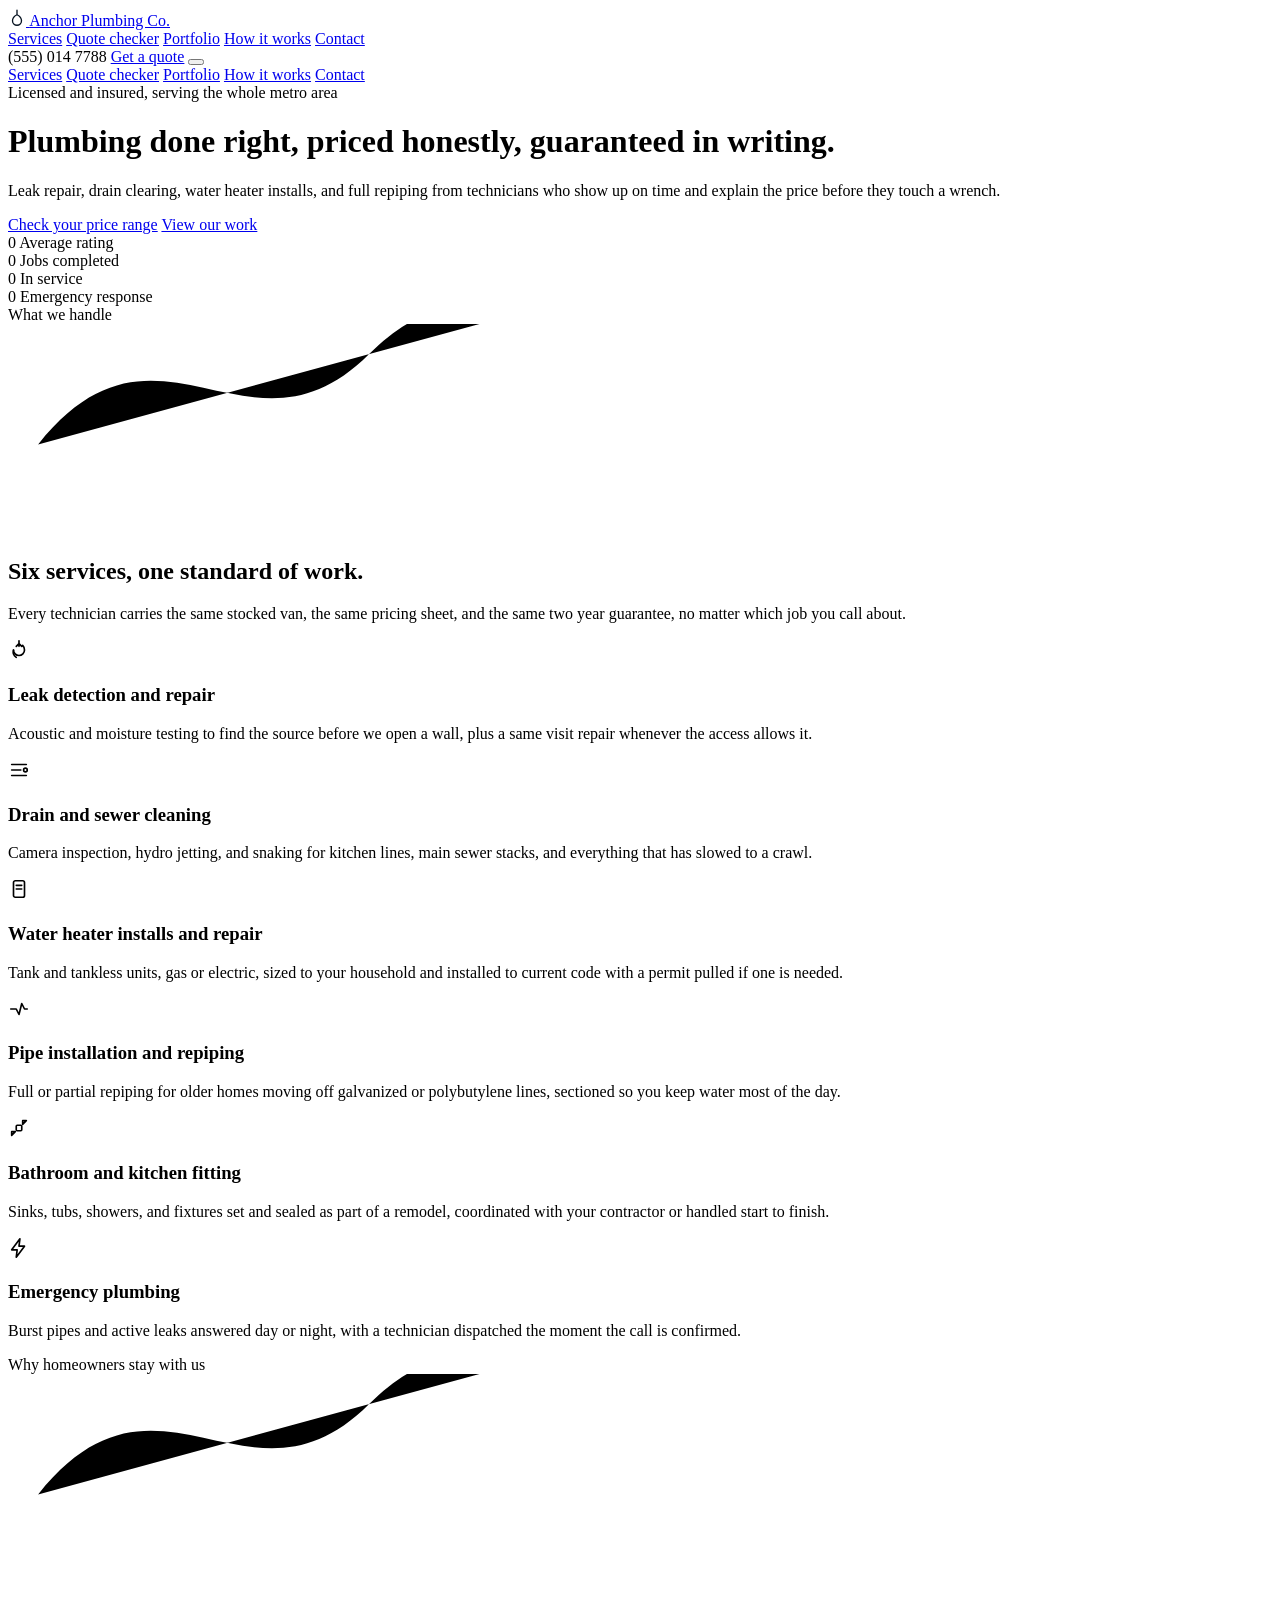
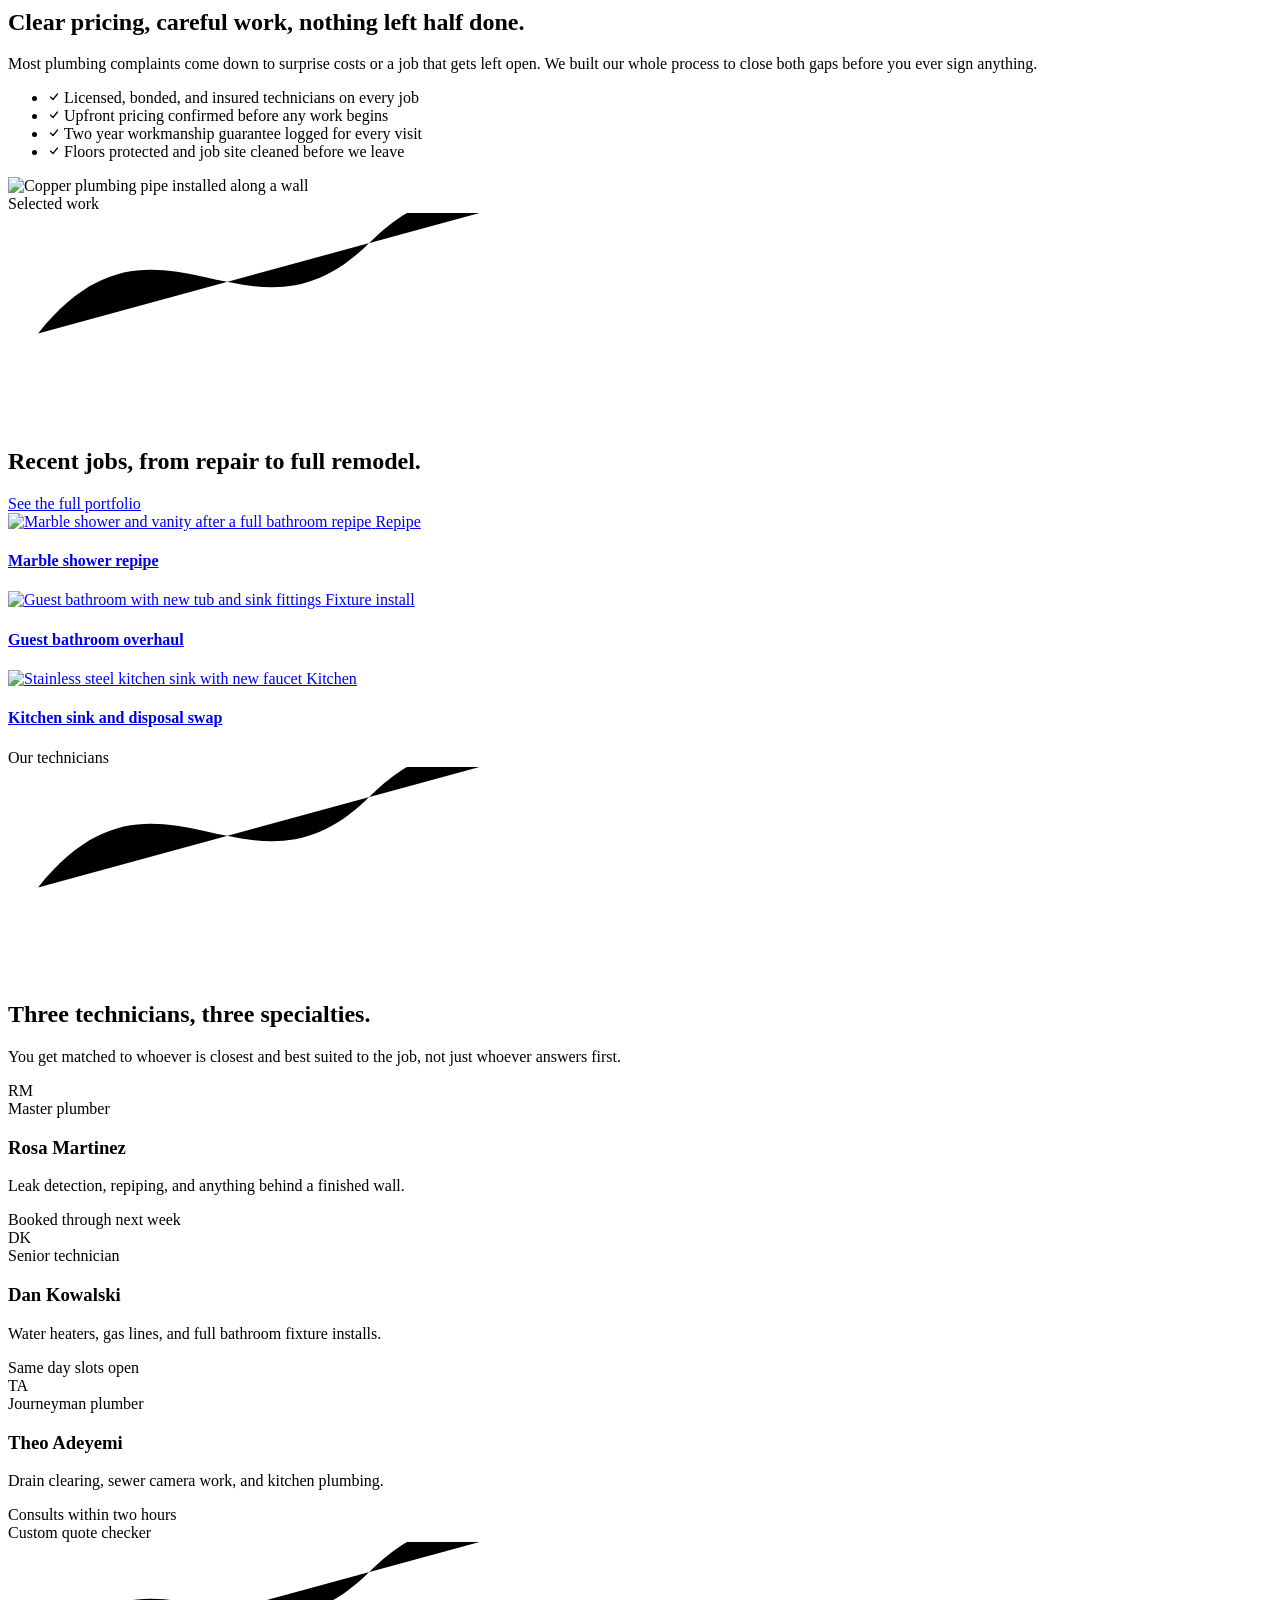
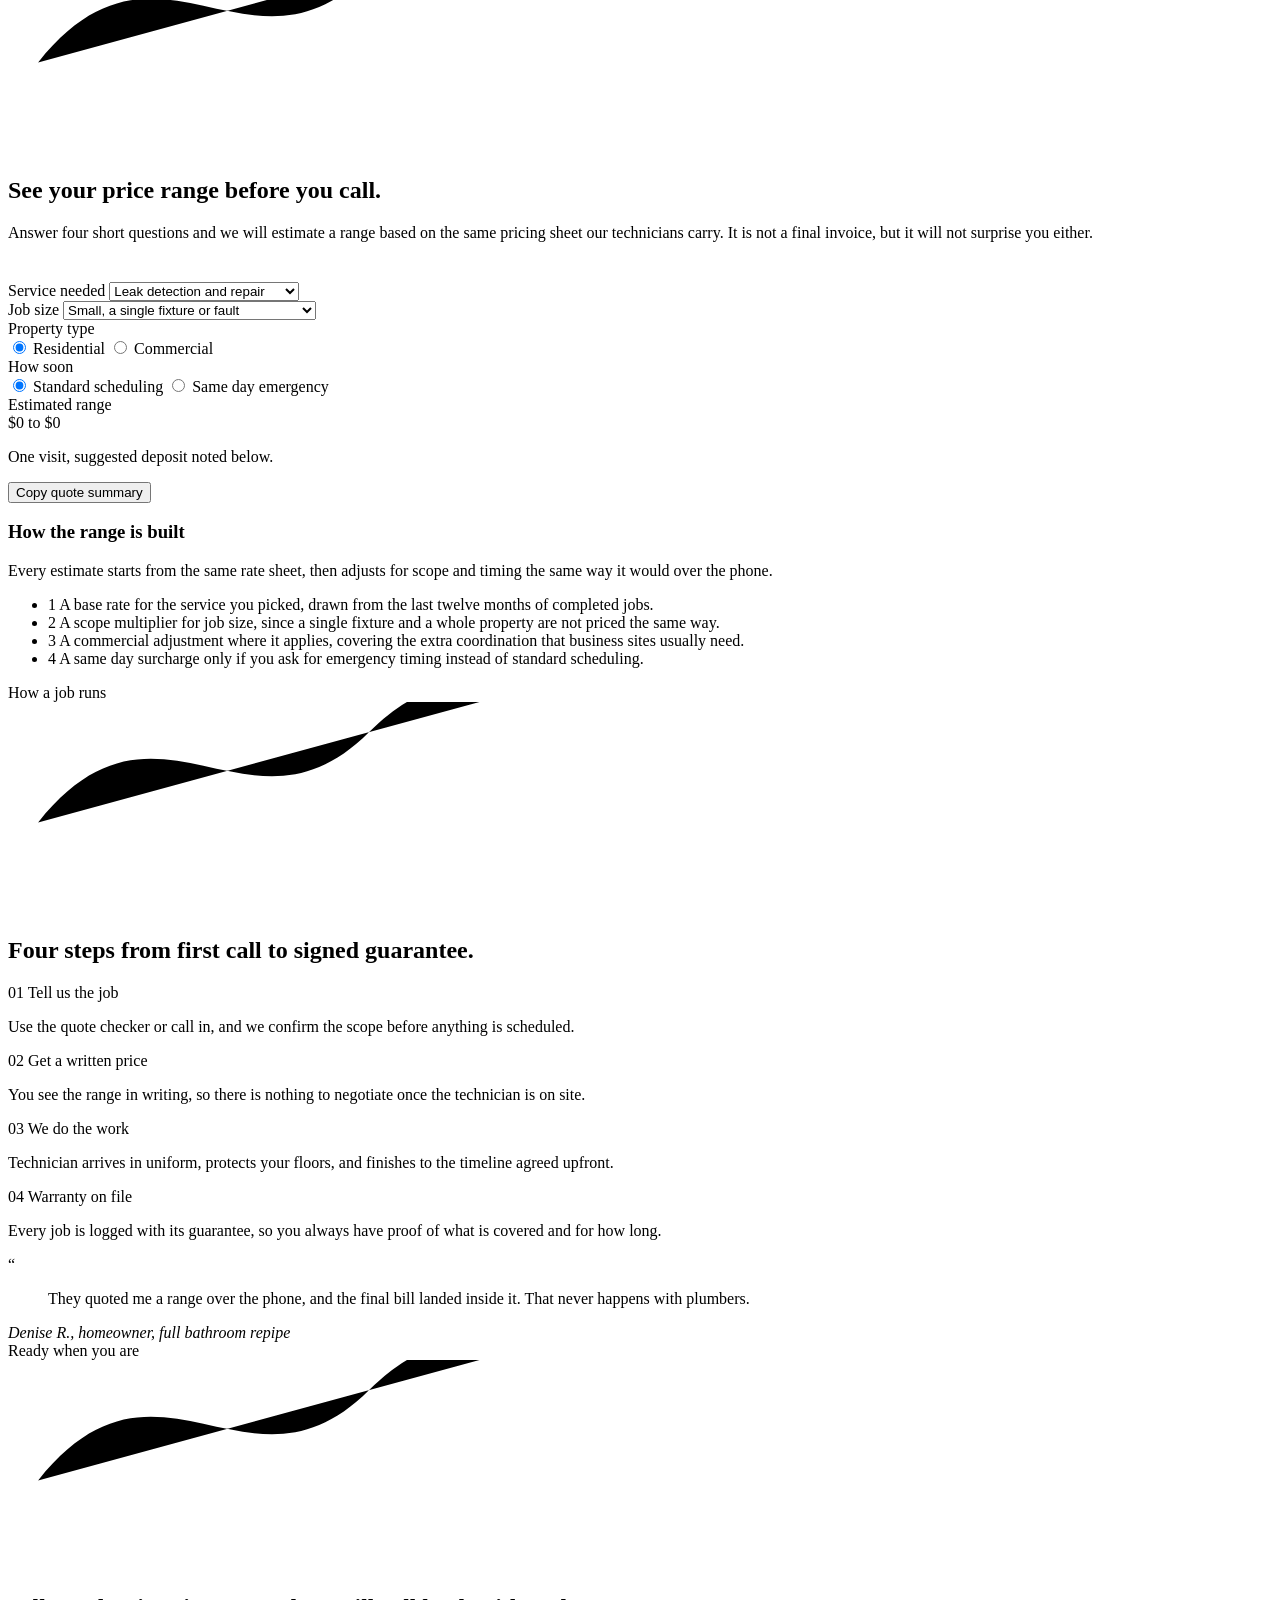
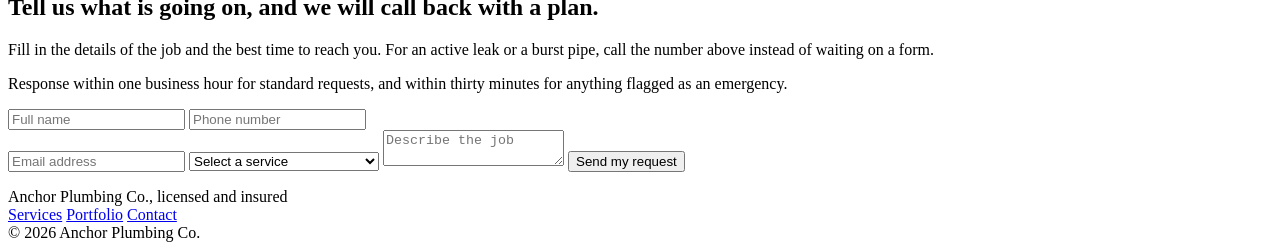
==== index.html @ 550dc6cf "Add files via upload" ====
<!DOCTYPE html>
<html lang="en">
<head>
<meta charset="UTF-8" />
<meta name="viewport" content="width=device-width, initial-scale=1.0" />
<title>Anchor Plumbing Co. | Licensed plumbers, upfront pricing</title>
<meta name="description" content="Anchor Plumbing Co. handles leak repair, drain clearing, water heater installs, and full repiping. Get an instant price range with our online quote checker." />
<link rel="preconnect" href="https://images.unsplash.com" />
<link rel="stylesheet" href="css/style.css" />
</head>
<body>

<nav class="site-nav" id="siteNav">
  <div class="container">
    <a href="index.html" class="brand">
      <span class="brand-mark" aria-hidden="true">
        <svg width="18" height="18" viewBox="0 0 24 24" fill="none"><path d="M12 3v6M12 9c-4 2-6 5-6 8a6 6 0 0 0 12 0c0-3-2-6-6-8Z" stroke="#081422" stroke-width="1.8" stroke-linecap="round" stroke-linejoin="round"/></svg>
      </span>
      Anchor Plumbing Co.
    </a>
    <div class="nav-links">
      <a href="#services">Services</a>
      <a href="#quote">Quote checker</a>
      <a href="portfolio.html">Portfolio</a>
      <a href="#process">How it works</a>
      <a href="#contact">Contact</a>
    </div>
    <div class="nav-cta">
      <span class="nav-phone">(555) 014 7788</span>
      <a href="#quote" class="btn btn--primary">Get a quote</a>
      <button class="nav-toggle" id="navToggle" aria-label="Open menu" aria-expanded="false">
        <span></span><span></span><span></span>
      </button>
    </div>
  </div>
</nav>

<div class="mobile-panel" id="mobilePanel">
  <a href="#services">Services</a>
  <a href="#quote">Quote checker</a>
  <a href="portfolio.html">Portfolio</a>
  <a href="#process">How it works</a>
  <a href="#contact">Contact</a>
</div>

<header class="hero">
  <div class="hero-bg" style="background-image: url('https://images.unsplash.com/photo-1503789146722-cf137a3c0fea?w=1800&q=70&auto=format&fit=crop');" id="heroBg"></div>
  <div class="container hero-content">
    <span class="hero-eyebrow">Licensed and insured, serving the whole metro area</span>
    <h1 class="reveal">Plumbing done right, priced honestly, <span>guaranteed in writing.</span></h1>
    <p class="lede reveal">Leak repair, drain clearing, water heater installs, and full repiping from technicians who show up on time and explain the price before they touch a wrench.</p>
    <div class="hero-actions reveal">
      <a href="#quote" class="btn btn--primary">Check your price range</a>
      <a href="portfolio.html" class="btn btn--ghost">View our work</a>
    </div>
    <div class="hero-stats reveal">
      <div>
        <span class="stat-num" data-count="4.9" data-decimal="1">0</span>
        <span class="stat-label">Average rating</span>
      </div>
      <div>
        <span class="stat-num" data-count="3200" data-suffix="+">0</span>
        <span class="stat-label">Jobs completed</span>
      </div>
      <div>
        <span class="stat-num" data-count="12" data-suffix=" yrs">0</span>
        <span class="stat-label">In service</span>
      </div>
      <div>
        <span class="stat-num" data-count="45" data-suffix=" min">0</span>
        <span class="stat-label">Emergency response</span>
      </div>
    </div>
  </div>
</header>

<section class="section" id="services">
  <div class="container">
    <span class="eyebrow reveal">What we handle</span>
    <div class="section-head reveal">
      <div>
        <svg class="flow-accent" viewBox="0 0 84 14"><path d="M2 8c8-10 14 2 22-6s14 2 22-6s14 2 22-6" /></svg>
        <h2>Six services, one standard of work.</h2>
      </div>
      <p class="lede">Every technician carries the same stocked van, the same pricing sheet, and the same two year guarantee, no matter which job you call about.</p>
    </div>

    <div class="service-grid reveal-stagger">
      <div class="service-card reveal" style="--stagger-index: 0">
        <div class="service-icon" aria-hidden="true">
          <svg width="22" height="22" viewBox="0 0 24 24" fill="none"><path d="M12 2v6M9 8l3-3 3 3M6 12a6 6 0 0 0 12 0c0-2-1-4-2-5" stroke="currentColor" stroke-width="1.8" stroke-linecap="round" stroke-linejoin="round"/><path d="M6 12c-1 3 0 6 3 8" stroke="currentColor" stroke-width="1.8" stroke-linecap="round"/></svg>
        </div>
        <h3>Leak detection and repair</h3>
        <p>Acoustic and moisture testing to find the source before we open a wall, plus a same visit repair whenever the access allows it.</p>
      </div>

      <div class="service-card reveal" style="--stagger-index: 1">
        <div class="service-icon" aria-hidden="true">
          <svg width="22" height="22" viewBox="0 0 24 24" fill="none"><path d="M4 6h16M4 12h10M4 18h16" stroke="currentColor" stroke-width="1.8" stroke-linecap="round"/><circle cx="19" cy="12" r="2" stroke="currentColor" stroke-width="1.8"/></svg>
        </div>
        <h3>Drain and sewer cleaning</h3>
        <p>Camera inspection, hydro jetting, and snaking for kitchen lines, main sewer stacks, and everything that has slowed to a crawl.</p>
      </div>

      <div class="service-card reveal" style="--stagger-index: 2">
        <div class="service-icon" aria-hidden="true">
          <svg width="22" height="22" viewBox="0 0 24 24" fill="none"><rect x="6" y="3" width="12" height="18" rx="2" stroke="currentColor" stroke-width="1.8"/><path d="M9 8h6M9 12h6" stroke="currentColor" stroke-width="1.8" stroke-linecap="round"/></svg>
        </div>
        <h3>Water heater installs and repair</h3>
        <p>Tank and tankless units, gas or electric, sized to your household and installed to current code with a permit pulled if one is needed.</p>
      </div>

      <div class="service-card reveal" style="--stagger-index: 3">
        <div class="service-icon" aria-hidden="true">
          <svg width="22" height="22" viewBox="0 0 24 24" fill="none"><path d="M3 12h6l3 6 3-12 3 6h3" stroke="currentColor" stroke-width="1.8" stroke-linecap="round" stroke-linejoin="round"/></svg>
        </div>
        <h3>Pipe installation and repiping</h3>
        <p>Full or partial repiping for older homes moving off galvanized or polybutylene lines, sectioned so you keep water most of the day.</p>
      </div>

      <div class="service-card reveal" style="--stagger-index: 4">
        <div class="service-icon" aria-hidden="true">
          <svg width="22" height="22" viewBox="0 0 24 24" fill="none"><path d="M4 20l4-4M4 20v-4h4M20 4l-4 4M20 4h-4v4" stroke="currentColor" stroke-width="1.8" stroke-linecap="round" stroke-linejoin="round"/><rect x="9" y="9" width="6" height="6" rx="1" stroke="currentColor" stroke-width="1.8"/></svg>
        </div>
        <h3>Bathroom and kitchen fitting</h3>
        <p>Sinks, tubs, showers, and fixtures set and sealed as part of a remodel, coordinated with your contractor or handled start to finish.</p>
      </div>

      <div class="service-card reveal" style="--stagger-index: 5">
        <div class="service-icon" aria-hidden="true">
          <svg width="22" height="22" viewBox="0 0 24 24" fill="none"><path d="M13 2 4 14h6l-1 8 9-12h-6l1-8Z" stroke="currentColor" stroke-width="1.8" stroke-linejoin="round"/></svg>
        </div>
        <h3>Emergency plumbing</h3>
        <p>Burst pipes and active leaks answered day or night, with a technician dispatched the moment the call is confirmed.</p>
      </div>
    </div>
  </div>
</section>

<section class="section section--tight">
  <div class="container split">
    <div class="reveal">
      <span class="eyebrow">Why homeowners stay with us</span>
      <svg class="flow-accent" viewBox="0 0 84 14"><path d="M2 8c8-10 14 2 22-6s14 2 22-6s14 2 22-6" /></svg>
      <h2>Clear pricing, careful work, nothing left half done.</h2>
      <p class="lede">Most plumbing complaints come down to surprise costs or a job that gets left open. We built our whole process to close both gaps before you ever sign anything.</p>
      <ul class="check-list">
        <li>
          <span class="check-mark" aria-hidden="true">
            <svg width="12" height="12" viewBox="0 0 24 24" fill="none"><path d="M5 12l5 5 9-11" stroke="currentColor" stroke-width="2.4" stroke-linecap="round" stroke-linejoin="round"/></svg>
          </span>
          Licensed, bonded, and insured technicians on every job
        </li>
        <li>
          <span class="check-mark" aria-hidden="true">
            <svg width="12" height="12" viewBox="0 0 24 24" fill="none"><path d="M5 12l5 5 9-11" stroke="currentColor" stroke-width="2.4" stroke-linecap="round" stroke-linejoin="round"/></svg>
          </span>
          Upfront pricing confirmed before any work begins
        </li>
        <li>
          <span class="check-mark" aria-hidden="true">
            <svg width="12" height="12" viewBox="0 0 24 24" fill="none"><path d="M5 12l5 5 9-11" stroke="currentColor" stroke-width="2.4" stroke-linecap="round" stroke-linejoin="round"/></svg>
          </span>
          Two year workmanship guarantee logged for every visit
        </li>
        <li>
          <span class="check-mark" aria-hidden="true">
            <svg width="12" height="12" viewBox="0 0 24 24" fill="none"><path d="M5 12l5 5 9-11" stroke="currentColor" stroke-width="2.4" stroke-linecap="round" stroke-linejoin="round"/></svg>
          </span>
          Floors protected and job site cleaned before we leave
        </li>
      </ul>
    </div>
    <div class="split-media reveal">
      <img src="https://images.unsplash.com/photo-1722411487131-23bb3ac91df3?w=900&q=70&auto=format&fit=crop" alt="Copper plumbing pipe installed along a wall" loading="lazy" />
    </div>
  </div>
</section>

<section class="section section--light" id="portfolio-teaser">
  <div class="container">
    <div class="section-head reveal">
      <div>
        <span class="eyebrow">Selected work</span>
        <svg class="flow-accent" viewBox="0 0 84 14"><path d="M2 8c8-10 14 2 22-6s14 2 22-6s14 2 22-6" /></svg>
        <h2>Recent jobs, from repair to full remodel.</h2>
      </div>
      <a href="portfolio.html" class="btn btn--ghost">See the full portfolio</a>
    </div>

    <div class="portfolio-grid reveal-stagger">
      <a href="portfolio.html" class="portfolio-card reveal" style="--stagger-index: 0">
        <img src="https://images.unsplash.com/photo-1682888818704-6dc91e9d7532?w=900&q=70&auto=format&fit=crop" alt="Marble shower and vanity after a full bathroom repipe" loading="lazy" />
        <span class="portfolio-card-tag">Repipe</span>
        <div class="portfolio-card-info"><h4>Marble shower repipe</h4></div>
      </a>
      <a href="portfolio.html" class="portfolio-card reveal" style="--stagger-index: 1">
        <img src="https://images.unsplash.com/photo-1724771746691-806010d3c6c7?w=900&q=70&auto=format&fit=crop" alt="Guest bathroom with new tub and sink fittings" loading="lazy" />
        <span class="portfolio-card-tag">Fixture install</span>
        <div class="portfolio-card-info"><h4>Guest bathroom overhaul</h4></div>
      </a>
      <a href="portfolio.html" class="portfolio-card reveal" style="--stagger-index: 2">
        <img src="https://images.unsplash.com/photo-1602028915047-37269d1a73f7?w=900&q=70&auto=format&fit=crop" alt="Stainless steel kitchen sink with new faucet" loading="lazy" />
        <span class="portfolio-card-tag">Kitchen</span>
        <div class="portfolio-card-info"><h4>Kitchen sink and disposal swap</h4></div>
      </a>
    </div>
  </div>
</section>

<section class="section">
  <div class="container">
    <span class="eyebrow reveal">Our technicians</span>
    <div class="section-head reveal">
      <div>
        <svg class="flow-accent" viewBox="0 0 84 14"><path d="M2 8c8-10 14 2 22-6s14 2 22-6s14 2 22-6" /></svg>
        <h2>Three technicians, three specialties.</h2>
      </div>
      <p class="lede">You get matched to whoever is closest and best suited to the job, not just whoever answers first.</p>
    </div>

    <div class="team-grid reveal-stagger">
      <div class="team-card reveal" style="--stagger-index: 0">
        <div class="team-avatar">RM</div>
        <div class="role">Master plumber</div>
        <h3>Rosa Martinez</h3>
        <p>Leak detection, repiping, and anything behind a finished wall.</p>
        <div class="status">Booked through next week</div>
      </div>
      <div class="team-card reveal" style="--stagger-index: 1">
        <div class="team-avatar">DK</div>
        <div class="role">Senior technician</div>
        <h3>Dan Kowalski</h3>
        <p>Water heaters, gas lines, and full bathroom fixture installs.</p>
        <div class="status">Same day slots open</div>
      </div>
      <div class="team-card reveal" style="--stagger-index: 2">
        <div class="team-avatar">TA</div>
        <div class="role">Journeyman plumber</div>
        <h3>Theo Adeyemi</h3>
        <p>Drain clearing, sewer camera work, and kitchen plumbing.</p>
        <div class="status">Consults within two hours</div>
      </div>
    </div>
  </div>
</section>

<section class="section quote-section" id="quote">
  <div class="container">
    <span class="eyebrow reveal">Custom quote checker</span>
    <svg class="flow-accent reveal" viewBox="0 0 84 14"><path d="M2 8c8-10 14 2 22-6s14 2 22-6s14 2 22-6" /></svg>
    <h2 class="reveal">See your price range before you call.</h2>
    <p class="lede reveal" style="margin-bottom: 40px;">Answer four short questions and we will estimate a range based on the same pricing sheet our technicians carry. It is not a final invoice, but it will not surprise you either.</p>

    <div class="quote-layout">
      <div class="quote-tool reveal">
        <div class="field-group">
          <label for="qService">Service needed</label>
          <select id="qService">
            <option value="leak">Leak detection and repair</option>
            <option value="drain">Drain and sewer cleaning</option>
            <option value="heater">Water heater install or repair</option>
            <option value="pipe">Pipe installation or repiping</option>
            <option value="fitting">Bathroom or kitchen fitting</option>
          </select>
        </div>

        <div class="field-group">
          <label for="qSize">Job size</label>
          <select id="qSize">
            <option value="small">Small, a single fixture or fault</option>
            <option value="medium">Medium, one room or a few fixtures</option>
            <option value="large">Large, whole property or a major install</option>
          </select>
        </div>

        <div class="field-group">
          <label>Property type</label>
          <div class="radio-row">
            <label class="radio-pill">
              <input type="radio" name="qProperty" value="residential" checked />
              <span>Residential</span>
            </label>
            <label class="radio-pill">
              <input type="radio" name="qProperty" value="commercial" />
              <span>Commercial</span>
            </label>
          </div>
        </div>

        <div class="field-group">
          <label>How soon</label>
          <div class="radio-row">
            <label class="radio-pill">
              <input type="radio" name="qUrgency" value="standard" checked />
              <span>Standard scheduling</span>
            </label>
            <label class="radio-pill">
              <input type="radio" name="qUrgency" value="emergency" />
              <span>Same day emergency</span>
            </label>
          </div>
        </div>

        <div class="quote-result" id="quoteResult">
          <div class="quote-result-label">Estimated range</div>
          <div class="quote-result-range" id="quoteRange">$0 to $0</div>
          <p class="quote-result-note" id="quoteNote">One visit, suggested deposit noted below.</p>
          <button class="btn btn--primary btn--block" id="copyQuoteBtn" type="button">Copy quote summary</button>
        </div>
      </div>

      <div class="quote-side reveal">
        <h3>How the range is built</h3>
        <p>Every estimate starts from the same rate sheet, then adjusts for scope and timing the same way it would over the phone.</p>
        <ul class="quote-info-list">
          <li>
            <span class="num">1</span>
            <span>A base rate for the service you picked, drawn from the last twelve months of completed jobs.</span>
          </li>
          <li>
            <span class="num">2</span>
            <span>A scope multiplier for job size, since a single fixture and a whole property are not priced the same way.</span>
          </li>
          <li>
            <span class="num">3</span>
            <span>A commercial adjustment where it applies, covering the extra coordination that business sites usually need.</span>
          </li>
          <li>
            <span class="num">4</span>
            <span>A same day surcharge only if you ask for emergency timing instead of standard scheduling.</span>
          </li>
        </ul>
      </div>
    </div>
  </div>
</section>

<section class="section" id="process">
  <div class="container">
    <span class="eyebrow reveal">How a job runs</span>
    <svg class="flow-accent reveal" viewBox="0 0 84 14"><path d="M2 8c8-10 14 2 22-6s14 2 22-6s14 2 22-6" /></svg>
    <h2 class="reveal">Four steps from first call to signed guarantee.</h2>

    <div class="process-grid reveal-stagger">
      <div class="process-step reveal" style="--stagger-index: 0">
        <span class="step-num">01 Tell us the job</span>
        <p>Use the quote checker or call in, and we confirm the scope before anything is scheduled.</p>
      </div>
      <div class="process-step reveal" style="--stagger-index: 1">
        <span class="step-num">02 Get a written price</span>
        <p>You see the range in writing, so there is nothing to negotiate once the technician is on site.</p>
      </div>
      <div class="process-step reveal" style="--stagger-index: 2">
        <span class="step-num">03 We do the work</span>
        <p>Technician arrives in uniform, protects your floors, and finishes to the timeline agreed upfront.</p>
      </div>
      <div class="process-step reveal" style="--stagger-index: 3">
        <span class="step-num">04 Warranty on file</span>
        <p>Every job is logged with its guarantee, so you always have proof of what is covered and for how long.</p>
      </div>
    </div>
  </div>
</section>

<section class="section testimonial">
  <div class="container">
    <div class="testimonial-mark reveal" aria-hidden="true">&#8220;</div>
    <blockquote class="reveal">They quoted me a range over the phone, and the final bill landed inside it. That never happens with plumbers.</blockquote>
    <cite class="reveal">Denise R., homeowner, full bathroom repipe</cite>
  </div>
</section>

<section class="section cta-section" id="contact">
  <div class="container cta-layout">
    <div class="reveal">
      <span class="eyebrow">Ready when you are</span>
      <svg class="flow-accent" viewBox="0 0 84 14"><path d="M2 8c8-10 14 2 22-6s14 2 22-6s14 2 22-6" /></svg>
      <h2>Tell us what is going on, and we will call back with a plan.</h2>
      <p class="lede">Fill in the details of the job and the best time to reach you. For an active leak or a burst pipe, call the number above instead of waiting on a form.</p>
      <p class="form-note">Response within one business hour for standard requests, and within thirty minutes for anything flagged as an emergency.</p>
    </div>

    <form class="contact-form reveal" id="contactForm">
      <div class="form-row">
        <input type="text" placeholder="Full name" required aria-label="Full name" />
        <input type="tel" placeholder="Phone number" required aria-label="Phone number" />
      </div>
      <input type="email" placeholder="Email address" required aria-label="Email address" />
      <select aria-label="Service needed">
        <option value="">Select a service</option>
        <option>Leak detection and repair</option>
        <option>Drain and sewer cleaning</option>
        <option>Water heater install or repair</option>
        <option>Pipe installation or repiping</option>
        <option>Bathroom or kitchen fitting</option>
        <option>Emergency plumbing</option>
      </select>
      <textarea placeholder="Describe the job" aria-label="Describe the job"></textarea>
      <button type="submit" class="btn btn--primary btn--block">Send my request</button>
      <p class="form-note" id="formStatus" role="status"></p>
    </form>
  </div>
</section>

<footer class="site-footer">
  <div class="container footer-row">
    <span>Anchor Plumbing Co., licensed and insured</span>
    <div class="footer-links">
      <a href="#services">Services</a>
      <a href="portfolio.html">Portfolio</a>
      <a href="#contact">Contact</a>
    </div>
    <span>&copy; 2026 Anchor Plumbing Co.</span>
  </div>
</footer>

<script src="js/main.js"></script>
</body>
</html>
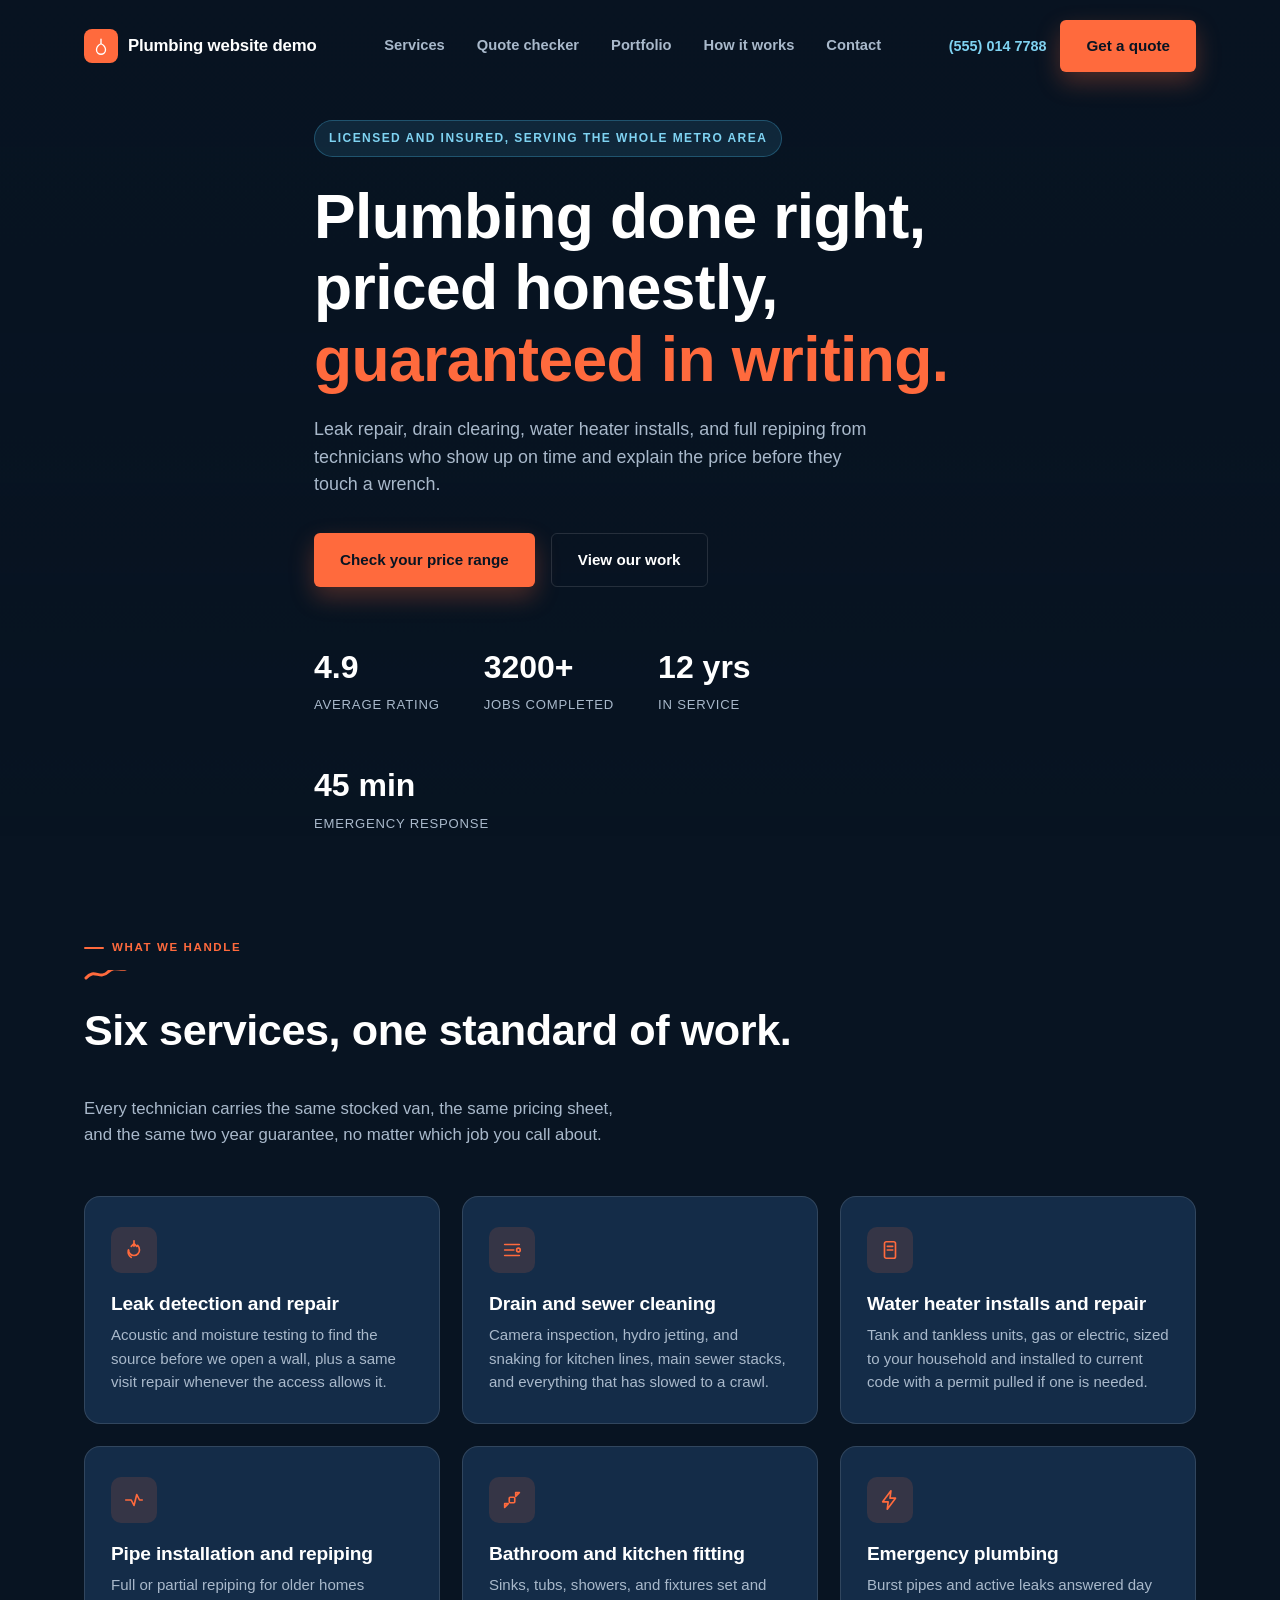
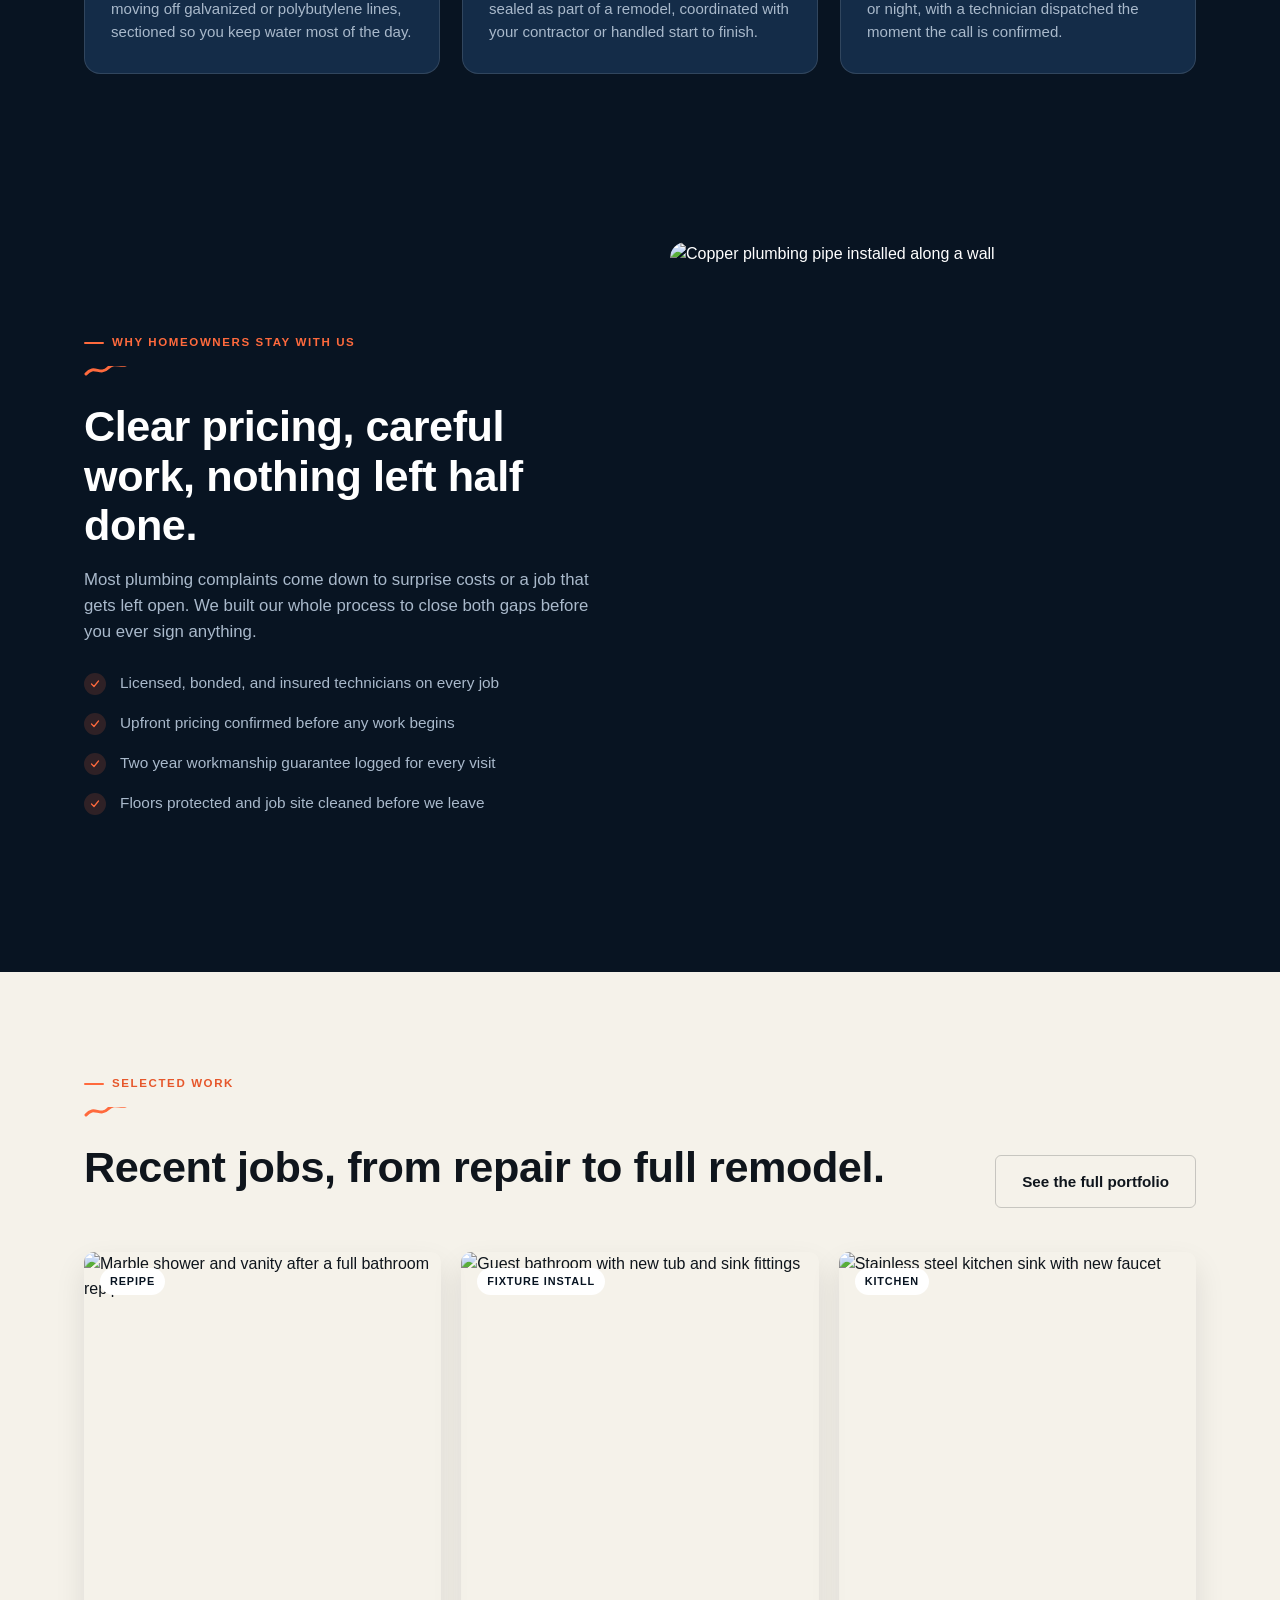
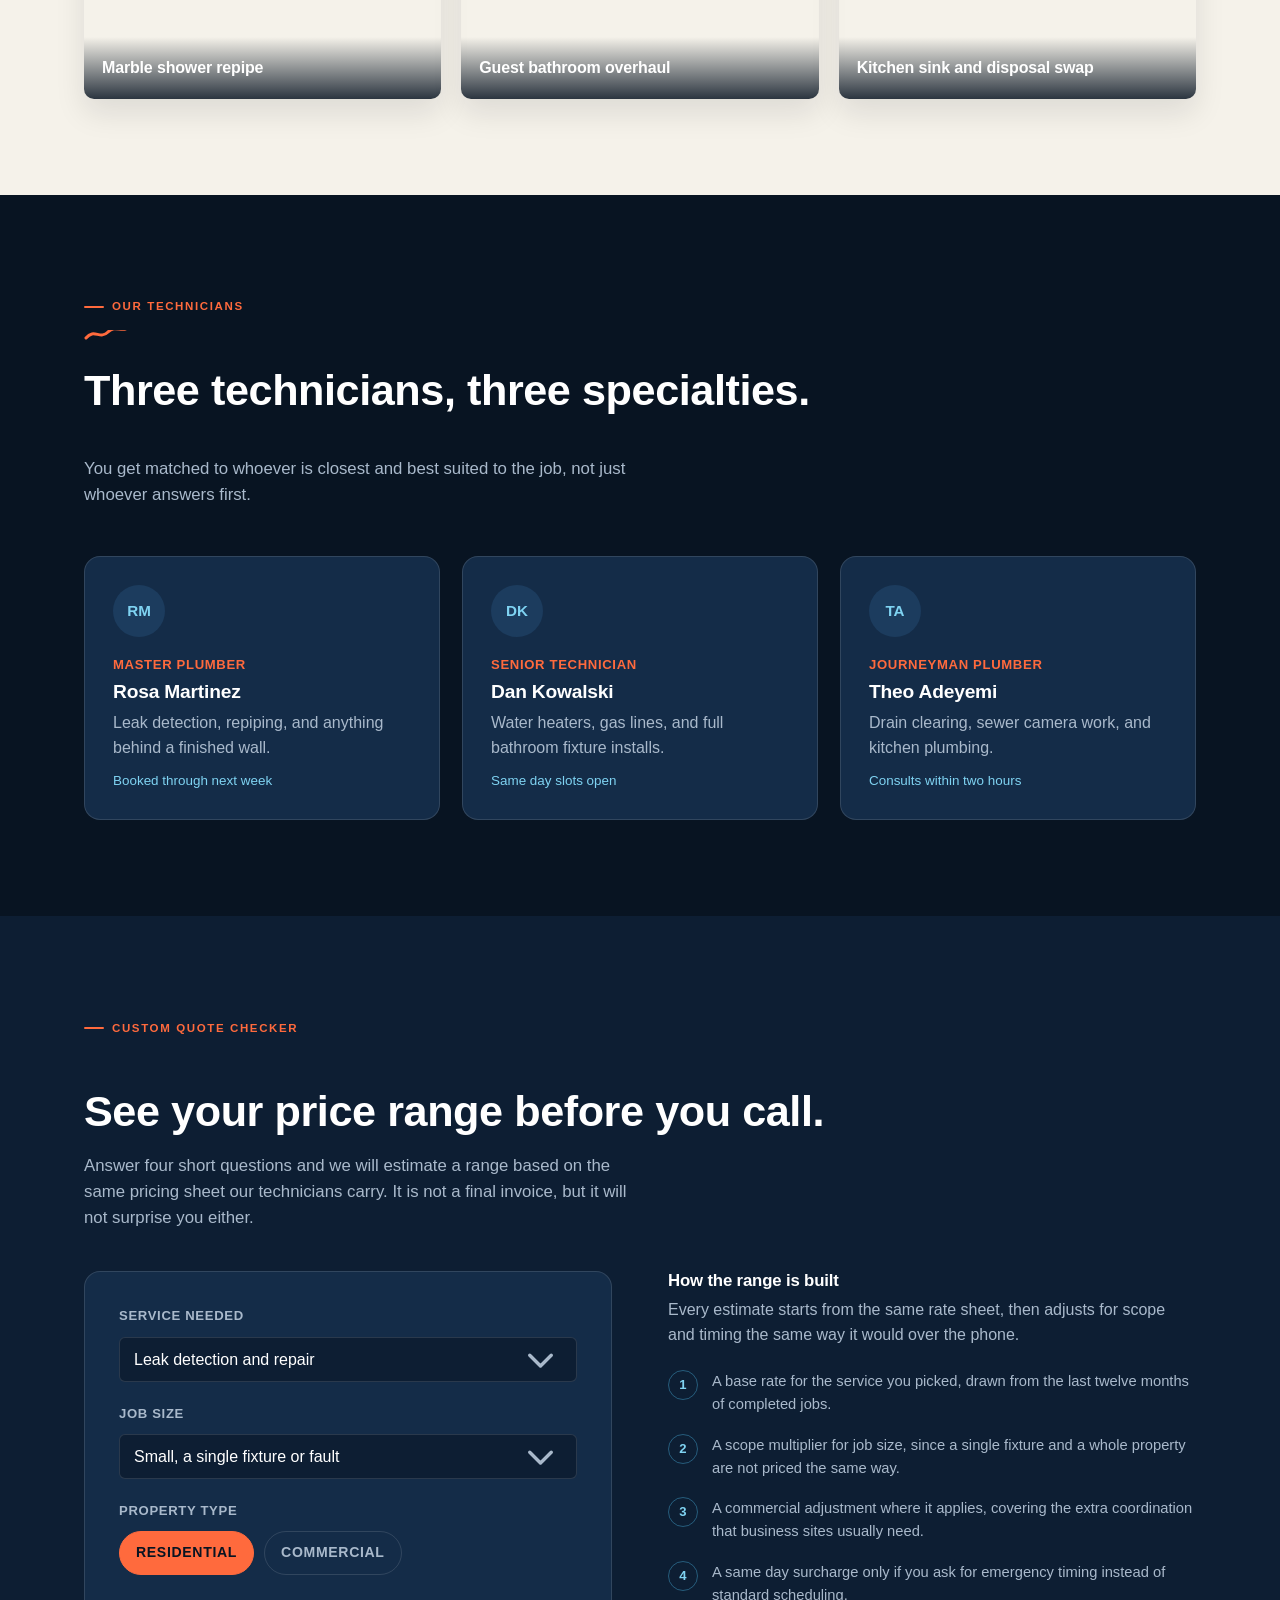
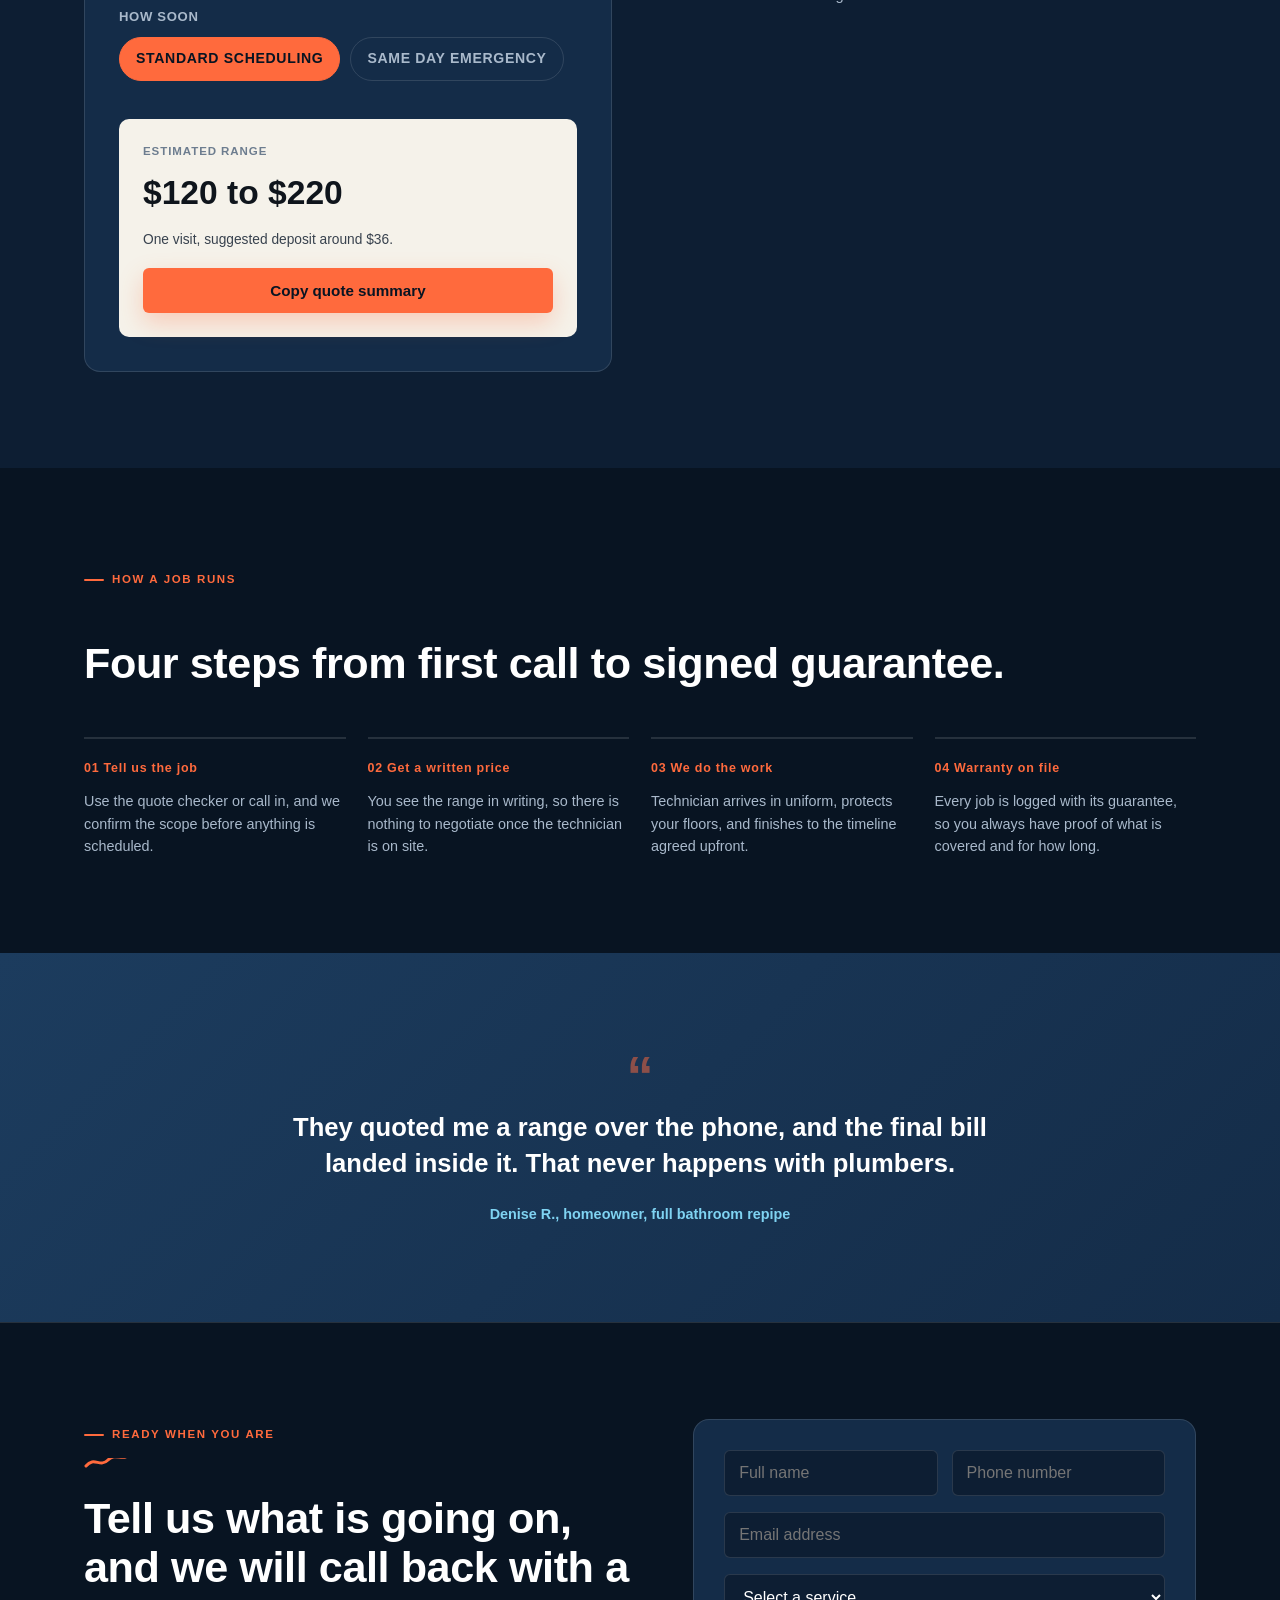
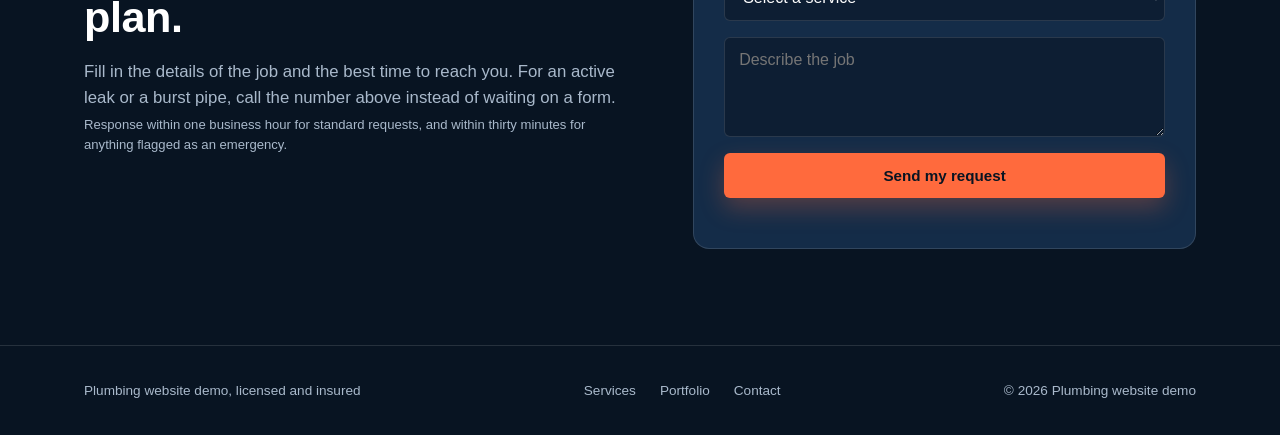
==== commit d077139e: "Update index.html" ====
--- a/index.html
+++ b/index.html
@@ -3,8 +3,8 @@
 <head>
 <meta charset="UTF-8" />
 <meta name="viewport" content="width=device-width, initial-scale=1.0" />
-<title>Anchor Plumbing Co. | Licensed plumbers, upfront pricing</title>
-<meta name="description" content="Anchor Plumbing Co. handles leak repair, drain clearing, water heater installs, and full repiping. Get an instant price range with our online quote checker." />
+<title>Plumbing website demo | Licensed plumbers, upfront pricing</title>
+<meta name="description" content="Plumbing website demo handles leak repair, drain clearing, water heater installs, and full repiping. Get an instant price range with our online quote checker." />
 <link rel="preconnect" href="https://images.unsplash.com" />
 <link rel="stylesheet" href="css/style.css" />
 </head>
@@ -14,9 +14,9 @@
   <div class="container">
     <a href="index.html" class="brand">
       <span class="brand-mark" aria-hidden="true">
-        <svg width="18" height="18" viewBox="0 0 24 24" fill="none"><path d="M12 3v6M12 9c-4 2-6 5-6 8a6 6 0 0 0 12 0c0-3-2-6-6-8Z" stroke="#081422" stroke-width="1.8" stroke-linecap="round" stroke-linejoin="round"/></svg>
+        <svg width="18" height="18" viewBox="0 0 24 24" fill="none"><path d="M12 3v6M12 9c-4 2-6 5-6 8a6 6 0 0 0 12 0c0-3-2-6-6-8Z" stroke="#ffffff" stroke-width="1.8" stroke-linecap="round" stroke-linejoin="round"/></svg>
       </span>
-      Anchor Plumbing Co.
+      Plumbing website demo
     </a>
     <div class="nav-links">
       <a href="#services">Services</a>
@@ -405,13 +405,13 @@
 
 <footer class="site-footer">
   <div class="container footer-row">
-    <span>Anchor Plumbing Co., licensed and insured</span>
+    <span>Plumbing website demo, licensed and insured</span>
     <div class="footer-links">
       <a href="#services">Services</a>
       <a href="portfolio.html">Portfolio</a>
       <a href="#contact">Contact</a>
     </div>
-    <span>&copy; 2026 Anchor Plumbing Co.</span>
+    <span>&copy; 2026 Plumbing website demo</span>
   </div>
 </footer>
 
--- a/css/style.css
+++ b/css/style.css
@@ -0,0 +1,1126 @@
+/* Anchor Plumbing Co. stylesheet */
+/* Design tokens */
+:root {
+  --navy-950: #081422;
+  --navy-900: #0d1e33;
+  --navy-800: #142c48;
+  --navy-700: #1c3c5e;
+  --navy-600: #2a5075;
+  --orange-500: #ff6a3d;
+  --orange-600: #e6572b;
+  --orange-100: #ffe4d8;
+  --blue-300: #7fd3f2;
+  --blue-400: #4bb8e8;
+  --paper: #f5f2ea;
+  --paper-dim: #ece7da;
+  --ink: #0f151c;
+  --ink-soft: #38424e;
+  --white: #ffffff;
+  --muted: #a9b9cb;
+  --muted-dark: #6d7d8f;
+  --line: rgba(255, 255, 255, 0.12);
+  --line-dark: rgba(15, 21, 28, 0.12);
+  --radius-sm: 6px;
+  --radius-md: 10px;
+  --radius-lg: 16px;
+  --shadow-card: 0 18px 40px rgba(8, 20, 34, 0.35);
+  --shadow-card-light: 0 14px 30px rgba(15, 21, 28, 0.1);
+  --font-base: -apple-system, BlinkMacSystemFont, "Segoe UI", Roboto, Helvetica, Arial, sans-serif;
+  --ease: cubic-bezier(0.22, 0.61, 0.36, 1);
+}
+
+/* Reset */
+* {
+  box-sizing: border-box;
+  margin: 0;
+  padding: 0;
+}
+
+html {
+  scroll-behavior: smooth;
+}
+
+@media (prefers-reduced-motion: reduce) {
+  html {
+    scroll-behavior: auto;
+  }
+  *,
+  *::before,
+  *::after {
+    animation-duration: 0.001ms !important;
+    animation-iteration-count: 1 !important;
+    transition-duration: 0.001ms !important;
+    scroll-behavior: auto !important;
+  }
+}
+
+body {
+  font-family: var(--font-base);
+  background: var(--navy-950);
+  color: var(--white);
+  line-height: 1.55;
+  -webkit-font-smoothing: antialiased;
+}
+
+img {
+  max-width: 100%;
+  display: block;
+}
+
+a {
+  color: inherit;
+  text-decoration: none;
+}
+
+ul {
+  list-style: none;
+}
+
+button {
+  font-family: inherit;
+  cursor: pointer;
+  border: none;
+  background: none;
+}
+
+input,
+select,
+textarea {
+  font-family: inherit;
+  font-size: 1rem;
+}
+
+.container {
+  width: 100%;
+  max-width: 1160px;
+  margin: 0 auto;
+  padding: 0 24px;
+}
+
+/* Utility */
+.section {
+  padding: 96px 0;
+}
+
+.section--tight {
+  padding: 72px 0;
+}
+
+.section--light {
+  background: var(--paper);
+  color: var(--ink);
+}
+
+.section--navy {
+  background: var(--navy-900);
+}
+
+.eyebrow {
+  display: inline-flex;
+  align-items: center;
+  gap: 8px;
+  font-size: 0.72rem;
+  font-weight: 700;
+  letter-spacing: 0.14em;
+  text-transform: uppercase;
+  color: var(--orange-500);
+  margin-bottom: 14px;
+}
+
+.eyebrow::before {
+  content: "";
+  width: 20px;
+  height: 2px;
+  background: var(--orange-500);
+  border-radius: 2px;
+}
+
+.section--light .eyebrow {
+  color: var(--orange-600);
+}
+
+h1,
+h2,
+h3,
+h4 {
+  font-weight: 800;
+  line-height: 1.15;
+  letter-spacing: -0.01em;
+}
+
+h2 {
+  font-size: clamp(1.9rem, 3.4vw, 2.7rem);
+  margin-bottom: 16px;
+}
+
+h3 {
+  font-size: 1.2rem;
+  margin-bottom: 8px;
+}
+
+p {
+  color: var(--muted);
+}
+
+.section--light p {
+  color: var(--ink-soft);
+}
+
+.lede {
+  max-width: 560px;
+  font-size: 1.05rem;
+}
+
+/* Flow accent, the signature underline motif used beneath key headings */
+.flow-accent {
+  display: block;
+  width: 84px;
+  height: 14px;
+  margin: 0 0 22px;
+}
+
+.flow-accent path {
+  stroke: var(--orange-500);
+  stroke-width: 3;
+  fill: none;
+  stroke-linecap: round;
+  stroke-dasharray: 140;
+  stroke-dashoffset: 140;
+  transition: stroke-dashoffset 1.1s var(--ease);
+}
+
+.is-visible .flow-accent path {
+  stroke-dashoffset: 0;
+}
+
+/* Buttons */
+.btn {
+  display: inline-flex;
+  align-items: center;
+  justify-content: center;
+  gap: 8px;
+  padding: 14px 26px;
+  border-radius: var(--radius-sm);
+  font-weight: 700;
+  font-size: 0.95rem;
+  transition: transform 0.25s var(--ease), box-shadow 0.25s var(--ease), background 0.25s var(--ease), color 0.25s var(--ease);
+  white-space: nowrap;
+}
+
+.btn--primary {
+  background: var(--orange-500);
+  color: var(--navy-950);
+  box-shadow: 0 10px 24px rgba(255, 106, 61, 0.28);
+}
+
+.btn--primary:hover {
+  background: var(--orange-600);
+  transform: translateY(-2px);
+  box-shadow: 0 16px 30px rgba(255, 106, 61, 0.34);
+}
+
+.btn--ghost {
+  background: transparent;
+  border: 1.5px solid var(--line);
+  color: var(--white);
+}
+
+.btn--ghost:hover {
+  border-color: var(--blue-400);
+  color: var(--blue-300);
+  transform: translateY(-2px);
+}
+
+.section--light .btn--ghost {
+  border-color: rgba(15, 21, 28, 0.2);
+  color: var(--ink);
+}
+
+.section--light .btn--ghost:hover {
+  border-color: var(--navy-700);
+  color: var(--navy-800);
+}
+
+.btn--block {
+  width: 100%;
+}
+
+/* Nav */
+.site-nav {
+  position: fixed;
+  top: 0;
+  left: 0;
+  right: 0;
+  z-index: 100;
+  padding: 20px 0;
+  transition: padding 0.3s var(--ease), background 0.3s var(--ease), box-shadow 0.3s var(--ease);
+}
+
+.site-nav.is-scrolled {
+  padding: 12px 0;
+  background: rgba(8, 20, 34, 0.92);
+  backdrop-filter: blur(10px);
+  box-shadow: 0 10px 30px rgba(0, 0, 0, 0.25);
+}
+
+.site-nav .container {
+  display: flex;
+  align-items: center;
+  justify-content: space-between;
+}
+
+.brand {
+  display: flex;
+  align-items: center;
+  gap: 10px;
+  font-weight: 800;
+  font-size: 1.05rem;
+  letter-spacing: -0.01em;
+}
+
+.brand-mark {
+  width: 34px;
+  height: 34px;
+  border-radius: 8px;
+  background: var(--orange-500);
+  display: flex;
+  align-items: center;
+  justify-content: center;
+  color: var(--navy-950);
+  flex-shrink: 0;
+}
+
+.nav-links {
+  display: flex;
+  align-items: center;
+  gap: 32px;
+}
+
+.nav-links a {
+  font-size: 0.92rem;
+  font-weight: 600;
+  color: var(--muted);
+  transition: color 0.2s ease;
+  position: relative;
+}
+
+.nav-links a:hover {
+  color: var(--white);
+}
+
+.nav-links a.is-active {
+  color: var(--white);
+}
+
+.nav-cta {
+  display: flex;
+  align-items: center;
+  gap: 14px;
+}
+
+.nav-phone {
+  font-size: 0.9rem;
+  font-weight: 700;
+  color: var(--blue-300);
+}
+
+.nav-toggle {
+  display: none;
+  flex-direction: column;
+  gap: 5px;
+  width: 30px;
+}
+
+.nav-toggle span {
+  height: 2px;
+  background: var(--white);
+  border-radius: 2px;
+  transition: transform 0.3s ease, opacity 0.3s ease;
+}
+
+/* Hero */
+.hero {
+  position: relative;
+  min-height: 92vh;
+  display: flex;
+  align-items: center;
+  padding-top: 120px;
+  overflow: hidden;
+}
+
+.hero-bg {
+  position: absolute;
+  inset: 0;
+  background-size: cover;
+  background-position: center 30%;
+  transform: scale(1.06);
+  will-change: transform;
+}
+
+.hero-bg::after {
+  content: "";
+  position: absolute;
+  inset: 0;
+  background: linear-gradient(180deg, rgba(8, 20, 34, 0.88) 0%, rgba(8, 20, 34, 0.82) 45%, rgba(8, 20, 34, 0.97) 100%);
+}
+
+.hero-content {
+  position: relative;
+  z-index: 2;
+  max-width: 700px;
+}
+
+.hero-eyebrow {
+  display: inline-flex;
+  align-items: center;
+  gap: 10px;
+  font-size: 0.75rem;
+  font-weight: 700;
+  letter-spacing: 0.12em;
+  text-transform: uppercase;
+  color: var(--blue-300);
+  background: rgba(75, 184, 232, 0.12);
+  border: 1px solid rgba(75, 184, 232, 0.3);
+  padding: 8px 14px;
+  border-radius: 999px;
+  margin-bottom: 24px;
+}
+
+.hero h1 {
+  font-size: clamp(2.4rem, 5.4vw, 3.9rem);
+  margin-bottom: 20px;
+}
+
+.hero h1 span {
+  color: var(--orange-500);
+}
+
+.hero p.lede {
+  font-size: 1.12rem;
+  color: var(--muted);
+  margin-bottom: 34px;
+}
+
+.hero-actions {
+  display: flex;
+  gap: 16px;
+  margin-bottom: 56px;
+  flex-wrap: wrap;
+}
+
+.hero-stats {
+  display: flex;
+  gap: 44px;
+  flex-wrap: wrap;
+}
+
+.stat-num {
+  font-size: 2rem;
+  font-weight: 800;
+  color: var(--white);
+  display: block;
+  font-variant-numeric: tabular-nums;
+}
+
+.stat-label {
+  font-size: 0.82rem;
+  color: var(--muted);
+  text-transform: uppercase;
+  letter-spacing: 0.06em;
+}
+
+/* Scroll reveal */
+.reveal {
+  opacity: 0;
+  transform: translateY(28px);
+  transition: opacity 0.7s var(--ease), transform 0.7s var(--ease);
+}
+
+.reveal.is-visible {
+  opacity: 1;
+  transform: translateY(0);
+}
+
+.reveal-stagger.is-visible > * {
+  transition-delay: calc(var(--stagger-index, 0) * 90ms);
+}
+
+/* Services grid */
+.service-grid {
+  display: grid;
+  grid-template-columns: repeat(3, 1fr);
+  gap: 22px;
+  margin-top: 48px;
+}
+
+.service-card {
+  background: var(--navy-800);
+  border: 1px solid var(--line);
+  border-radius: var(--radius-lg);
+  padding: 30px 26px;
+  transition: transform 0.3s var(--ease), border-color 0.3s var(--ease), box-shadow 0.3s var(--ease);
+}
+
+.service-card:hover {
+  transform: translateY(-6px);
+  border-color: rgba(255, 106, 61, 0.4);
+  box-shadow: var(--shadow-card);
+}
+
+.service-icon {
+  width: 46px;
+  height: 46px;
+  border-radius: 10px;
+  background: rgba(255, 106, 61, 0.14);
+  color: var(--orange-500);
+  display: flex;
+  align-items: center;
+  justify-content: center;
+  margin-bottom: 20px;
+  transition: transform 0.3s var(--ease);
+}
+
+.service-card:hover .service-icon {
+  transform: scale(1.08) rotate(-4deg);
+}
+
+.service-card p {
+  font-size: 0.94rem;
+}
+
+/* Split section (about/trust) */
+.split {
+  display: grid;
+  grid-template-columns: 1fr 1fr;
+  gap: 60px;
+  align-items: center;
+}
+
+.split-media {
+  position: relative;
+  border-radius: var(--radius-lg);
+  overflow: hidden;
+  aspect-ratio: 4 / 5;
+}
+
+.split-media img {
+  width: 100%;
+  height: 100%;
+  object-fit: cover;
+  transition: transform 0.6s var(--ease);
+}
+
+.split-media:hover img {
+  transform: scale(1.04);
+}
+
+.check-list {
+  margin-top: 26px;
+  display: flex;
+  flex-direction: column;
+  gap: 16px;
+}
+
+.check-list li {
+  display: flex;
+  gap: 14px;
+  align-items: flex-start;
+  color: var(--muted);
+  font-size: 0.96rem;
+}
+
+.check-list .check-mark {
+  flex-shrink: 0;
+  width: 22px;
+  height: 22px;
+  border-radius: 50%;
+  background: rgba(255, 106, 61, 0.16);
+  color: var(--orange-500);
+  display: flex;
+  align-items: center;
+  justify-content: center;
+  margin-top: 2px;
+}
+
+/* Portfolio teaser (light section) */
+.portfolio-grid {
+  display: grid;
+  grid-template-columns: repeat(3, 1fr);
+  gap: 20px;
+  margin-top: 44px;
+}
+
+.portfolio-card {
+  position: relative;
+  border-radius: var(--radius-md);
+  overflow: hidden;
+  aspect-ratio: 4 / 5;
+  box-shadow: var(--shadow-card-light);
+}
+
+.portfolio-card img {
+  width: 100%;
+  height: 100%;
+  object-fit: cover;
+  transition: transform 0.5s var(--ease);
+}
+
+.portfolio-card:hover img {
+  transform: scale(1.06);
+}
+
+.portfolio-card-tag {
+  position: absolute;
+  top: 16px;
+  left: 16px;
+  font-size: 0.68rem;
+  font-weight: 700;
+  letter-spacing: 0.08em;
+  text-transform: uppercase;
+  color: var(--navy-950);
+  background: var(--white);
+  padding: 5px 10px;
+  border-radius: 999px;
+}
+
+.portfolio-card-info {
+  position: absolute;
+  left: 0;
+  right: 0;
+  bottom: 0;
+  padding: 22px 18px;
+  background: linear-gradient(180deg, rgba(8, 20, 34, 0) 0%, rgba(8, 20, 34, 0.85) 100%);
+}
+
+.portfolio-card-info h4 {
+  color: var(--white);
+  font-size: 1rem;
+}
+
+.section-head {
+  display: flex;
+  justify-content: space-between;
+  align-items: flex-end;
+  gap: 24px;
+  flex-wrap: wrap;
+}
+
+/* Team / technicians */
+.team-grid {
+  display: grid;
+  grid-template-columns: repeat(3, 1fr);
+  gap: 22px;
+  margin-top: 48px;
+}
+
+.team-card {
+  background: var(--navy-800);
+  border: 1px solid var(--line);
+  border-radius: var(--radius-lg);
+  padding: 28px;
+  transition: transform 0.3s var(--ease), border-color 0.3s var(--ease);
+}
+
+.team-card:hover {
+  transform: translateY(-6px);
+  border-color: rgba(75, 184, 232, 0.4);
+}
+
+.team-avatar {
+  width: 52px;
+  height: 52px;
+  border-radius: 50%;
+  background: var(--navy-700);
+  color: var(--blue-300);
+  display: flex;
+  align-items: center;
+  justify-content: center;
+  font-weight: 800;
+  font-size: 0.95rem;
+  margin-bottom: 18px;
+}
+
+.team-card .role {
+  font-size: 0.82rem;
+  color: var(--orange-500);
+  font-weight: 700;
+  text-transform: uppercase;
+  letter-spacing: 0.05em;
+  margin-bottom: 6px;
+}
+
+.team-card .status {
+  font-size: 0.84rem;
+  color: var(--blue-300);
+  margin-top: 10px;
+}
+
+/* Quote calculator */
+.quote-section {
+  background: var(--navy-900);
+}
+
+.quote-layout {
+  display: grid;
+  grid-template-columns: 1fr 1fr;
+  gap: 56px;
+  align-items: flex-start;
+}
+
+.quote-tool {
+  background: var(--navy-800);
+  border: 1px solid var(--line);
+  border-radius: var(--radius-lg);
+  padding: 34px;
+}
+
+.field-group {
+  margin-bottom: 22px;
+}
+
+.field-group label {
+  display: block;
+  font-size: 0.82rem;
+  font-weight: 700;
+  color: var(--muted);
+  text-transform: uppercase;
+  letter-spacing: 0.05em;
+  margin-bottom: 10px;
+}
+
+.field-group select {
+  width: 100%;
+  padding: 13px 14px;
+  border-radius: var(--radius-sm);
+  border: 1px solid var(--line);
+  background: var(--navy-900);
+  color: var(--white);
+  appearance: none;
+  background-image: url("data:image/svg+xml;utf8,<svg xmlns='http://www.w3.org/2000/svg' viewBox='0 0 20 20' fill='none'><path d='M5 8l5 5 5-5' stroke='%23a9b9cb' stroke-width='1.6' stroke-linecap='round' stroke-linejoin='round'/></svg>");
+  background-repeat: no-repeat;
+  background-position: right 14px center;
+  transition: border-color 0.2s ease;
+}
+
+.field-group select:focus,
+.field-group select:focus-visible {
+  outline: 2px solid var(--blue-400);
+  outline-offset: 2px;
+}
+
+.radio-row {
+  display: flex;
+  gap: 10px;
+  flex-wrap: wrap;
+}
+
+.radio-pill {
+  position: relative;
+}
+
+.radio-pill input {
+  position: absolute;
+  opacity: 0;
+  inset: 0;
+  cursor: pointer;
+}
+
+.radio-pill span {
+  display: inline-flex;
+  align-items: center;
+  padding: 10px 16px;
+  border-radius: 999px;
+  border: 1px solid var(--line);
+  font-size: 0.88rem;
+  font-weight: 600;
+  color: var(--muted);
+  transition: all 0.2s ease;
+}
+
+.radio-pill input:checked + span {
+  background: var(--orange-500);
+  border-color: var(--orange-500);
+  color: var(--navy-950);
+}
+
+.radio-pill input:focus-visible + span {
+  outline: 2px solid var(--blue-400);
+  outline-offset: 2px;
+}
+
+.quote-result {
+  margin-top: 28px;
+  padding: 24px;
+  background: var(--paper);
+  color: var(--ink);
+  border-radius: var(--radius-md);
+  opacity: 0;
+  transform: translateY(10px);
+  transition: opacity 0.5s var(--ease), transform 0.5s var(--ease);
+}
+
+.quote-result.is-active {
+  opacity: 1;
+  transform: translateY(0);
+}
+
+.quote-result-label {
+  font-size: 0.72rem;
+  font-weight: 700;
+  text-transform: uppercase;
+  letter-spacing: 0.08em;
+  color: var(--muted-dark);
+  margin-bottom: 6px;
+}
+
+.quote-result-range {
+  font-size: 2.1rem;
+  font-weight: 800;
+  color: var(--ink);
+  font-variant-numeric: tabular-nums;
+}
+
+.quote-result-note {
+  font-size: 0.86rem;
+  color: var(--ink-soft);
+  margin: 10px 0 18px;
+}
+
+.quote-side h3 {
+  font-size: 1.05rem;
+}
+
+.quote-side p {
+  margin-bottom: 22px;
+}
+
+.quote-info-list {
+  display: flex;
+  flex-direction: column;
+  gap: 18px;
+}
+
+.quote-info-list li {
+  display: flex;
+  gap: 14px;
+  align-items: flex-start;
+  font-size: 0.92rem;
+  color: var(--muted);
+}
+
+.quote-info-list .num {
+  flex-shrink: 0;
+  width: 30px;
+  height: 30px;
+  border-radius: 50%;
+  border: 1px solid rgba(75, 184, 232, 0.4);
+  color: var(--blue-300);
+  display: flex;
+  align-items: center;
+  justify-content: center;
+  font-weight: 700;
+  font-size: 0.82rem;
+}
+
+/* Process steps */
+.process-grid {
+  display: grid;
+  grid-template-columns: repeat(4, 1fr);
+  gap: 22px;
+  margin-top: 48px;
+}
+
+.process-step {
+  padding-top: 20px;
+  border-top: 2px solid var(--line);
+}
+
+.process-step .step-num {
+  font-size: 0.78rem;
+  font-weight: 700;
+  color: var(--orange-500);
+  letter-spacing: 0.06em;
+  margin-bottom: 12px;
+  display: block;
+}
+
+.process-step p {
+  font-size: 0.9rem;
+}
+
+/* Testimonial */
+.testimonial {
+  background: linear-gradient(135deg, var(--navy-700), var(--navy-800));
+  text-align: center;
+  position: relative;
+}
+
+.testimonial-mark {
+  font-size: 3.4rem;
+  color: rgba(255, 106, 61, 0.5);
+  font-weight: 800;
+  line-height: 1;
+  margin-bottom: 6px;
+}
+
+.testimonial blockquote {
+  max-width: 720px;
+  margin: 0 auto;
+  font-size: clamp(1.2rem, 2.4vw, 1.6rem);
+  font-weight: 600;
+  color: var(--white);
+  line-height: 1.4;
+}
+
+.testimonial cite {
+  display: block;
+  margin-top: 22px;
+  font-style: normal;
+  font-size: 0.9rem;
+  color: var(--blue-300);
+  font-weight: 700;
+}
+
+/* CTA / contact */
+.cta-section {
+  background: var(--navy-950);
+  border-top: 1px solid var(--line);
+}
+
+.cta-layout {
+  display: grid;
+  grid-template-columns: 1.1fr 1fr;
+  gap: 56px;
+  align-items: flex-start;
+}
+
+.contact-form {
+  background: var(--navy-800);
+  border: 1px solid var(--line);
+  border-radius: var(--radius-lg);
+  padding: 30px;
+  display: flex;
+  flex-direction: column;
+  gap: 16px;
+}
+
+.contact-form input,
+.contact-form select,
+.contact-form textarea {
+  width: 100%;
+  padding: 13px 14px;
+  border-radius: var(--radius-sm);
+  border: 1px solid var(--line);
+  background: var(--navy-900);
+  color: var(--white);
+}
+
+.contact-form input:focus,
+.contact-form select:focus,
+.contact-form textarea:focus {
+  outline: 2px solid var(--blue-400);
+  outline-offset: 2px;
+}
+
+.contact-form textarea {
+  resize: vertical;
+  min-height: 100px;
+}
+
+.form-row {
+  display: grid;
+  grid-template-columns: 1fr 1fr;
+  gap: 14px;
+}
+
+.form-note {
+  font-size: 0.82rem;
+  color: var(--muted);
+  margin-top: 4px;
+}
+
+/* Footer */
+.site-footer {
+  background: var(--navy-950);
+  border-top: 1px solid var(--line);
+  padding: 34px 0;
+}
+
+.footer-row {
+  display: flex;
+  justify-content: space-between;
+  align-items: center;
+  flex-wrap: wrap;
+  gap: 14px;
+  font-size: 0.85rem;
+  color: var(--muted);
+}
+
+.footer-links {
+  display: flex;
+  gap: 24px;
+}
+
+.footer-links a:hover {
+  color: var(--white);
+}
+
+/* Portfolio page specific */
+.page-header {
+  padding: 160px 0 60px;
+  background: var(--navy-950);
+}
+
+.filter-bar {
+  display: flex;
+  gap: 10px;
+  flex-wrap: wrap;
+  margin-top: 36px;
+}
+
+.filter-btn {
+  padding: 10px 18px;
+  border-radius: 999px;
+  border: 1px solid var(--line);
+  color: var(--muted);
+  font-size: 0.86rem;
+  font-weight: 600;
+  transition: all 0.2s ease;
+}
+
+.filter-btn:hover {
+  color: var(--white);
+  border-color: var(--blue-400);
+}
+
+.filter-btn.is-active {
+  background: var(--orange-500);
+  border-color: var(--orange-500);
+  color: var(--navy-950);
+}
+
+.full-portfolio-grid {
+  display: grid;
+  grid-template-columns: repeat(3, 1fr);
+  gap: 24px;
+  padding: 60px 0 100px;
+}
+
+.full-portfolio-grid .portfolio-card {
+  aspect-ratio: 5 / 6;
+}
+
+.portfolio-item {
+  transition: opacity 0.35s ease, transform 0.35s ease;
+}
+
+.portfolio-item.is-hidden {
+  display: none;
+}
+
+.portfolio-card-body {
+  padding: 18px 4px 0;
+}
+
+.portfolio-card-body p {
+  font-size: 0.86rem;
+  color: var(--muted-dark);
+}
+
+.section--light .portfolio-card-body p {
+  color: var(--muted-dark);
+}
+
+/* Mobile nav panel */
+.mobile-panel {
+  position: fixed;
+  inset: 0;
+  background: var(--navy-950);
+  z-index: 99;
+  display: flex;
+  flex-direction: column;
+  align-items: center;
+  justify-content: center;
+  gap: 26px;
+  transform: translateY(-100%);
+  transition: transform 0.4s var(--ease);
+}
+
+.mobile-panel.is-open {
+  transform: translateY(0);
+}
+
+.mobile-panel a {
+  font-size: 1.3rem;
+  font-weight: 700;
+}
+
+/* Responsive */
+@media (max-width: 960px) {
+  .service-grid,
+  .team-grid,
+  .portfolio-grid,
+  .full-portfolio-grid {
+    grid-template-columns: repeat(2, 1fr);
+  }
+
+  .split,
+  .quote-layout,
+  .cta-layout {
+    grid-template-columns: 1fr;
+  }
+
+  .split-media {
+    order: -1;
+  }
+
+  .process-grid {
+    grid-template-columns: repeat(2, 1fr);
+  }
+}
+
+@media (max-width: 720px) {
+  .nav-links,
+  .nav-phone {
+    display: none;
+  }
+
+  .nav-toggle {
+    display: flex;
+  }
+
+  .hero {
+    min-height: auto;
+    padding: 140px 0 70px;
+  }
+
+  .hero-actions {
+    flex-direction: column;
+    align-items: stretch;
+  }
+
+  .hero-stats {
+    gap: 26px;
+  }
+
+  .service-grid,
+  .team-grid,
+  .portfolio-grid,
+  .full-portfolio-grid,
+  .process-grid {
+    grid-template-columns: 1fr;
+  }
+
+  .form-row {
+    grid-template-columns: 1fr;
+  }
+
+  .section {
+    padding: 64px 0;
+  }
+
+  .section-head {
+    flex-direction: column;
+    align-items: flex-start;
+  }
+}
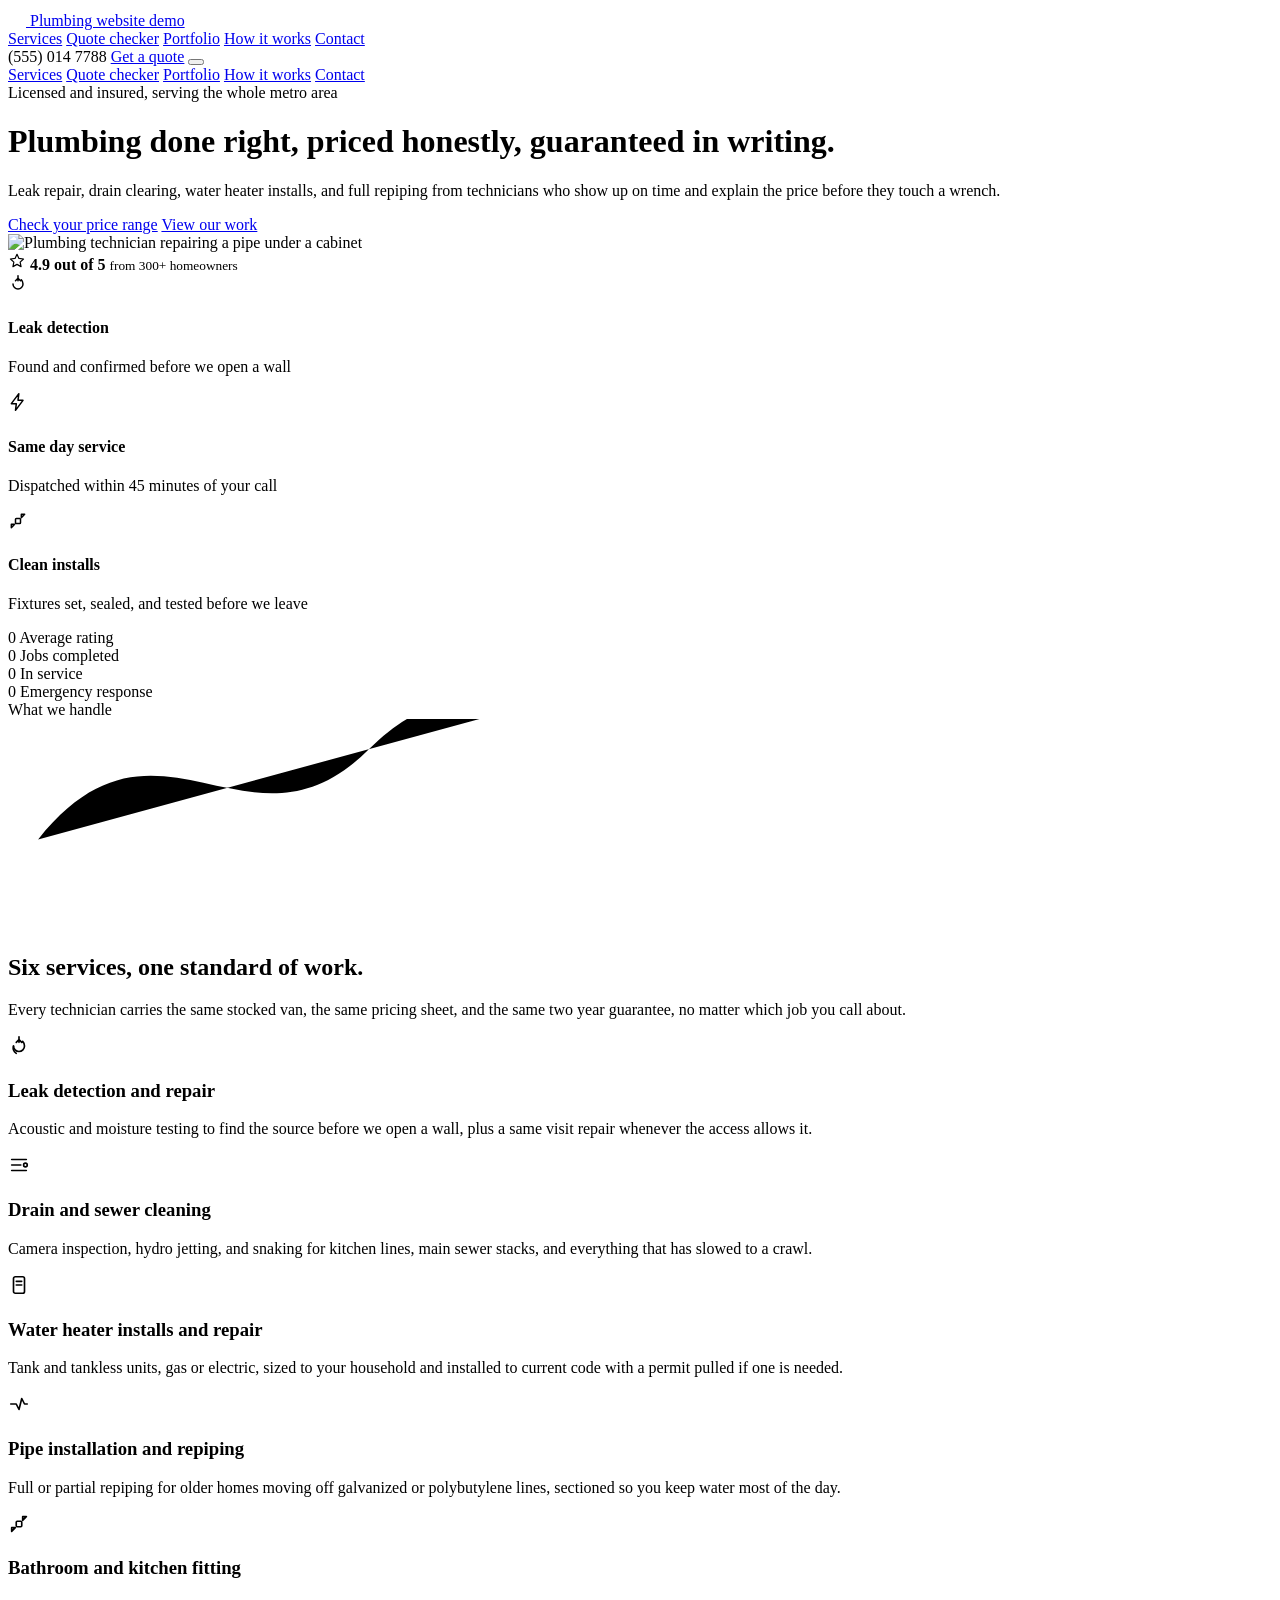
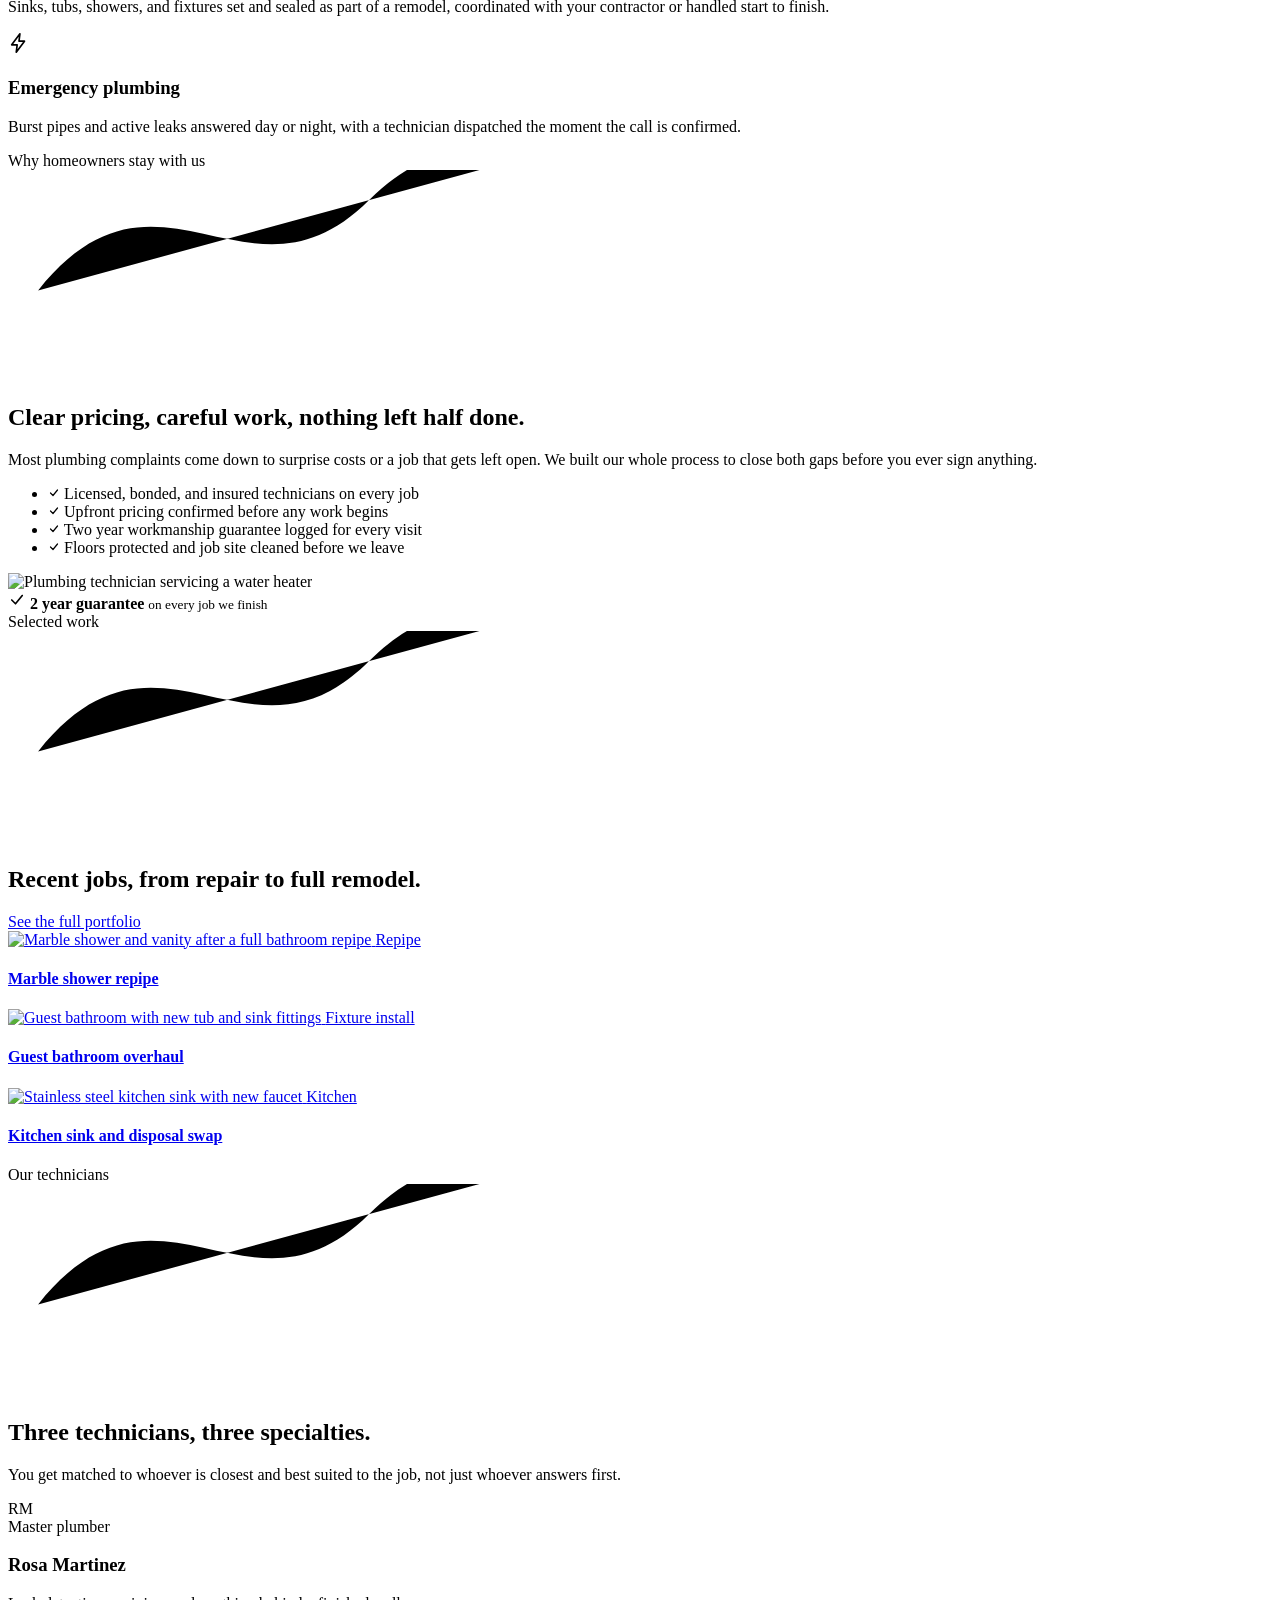
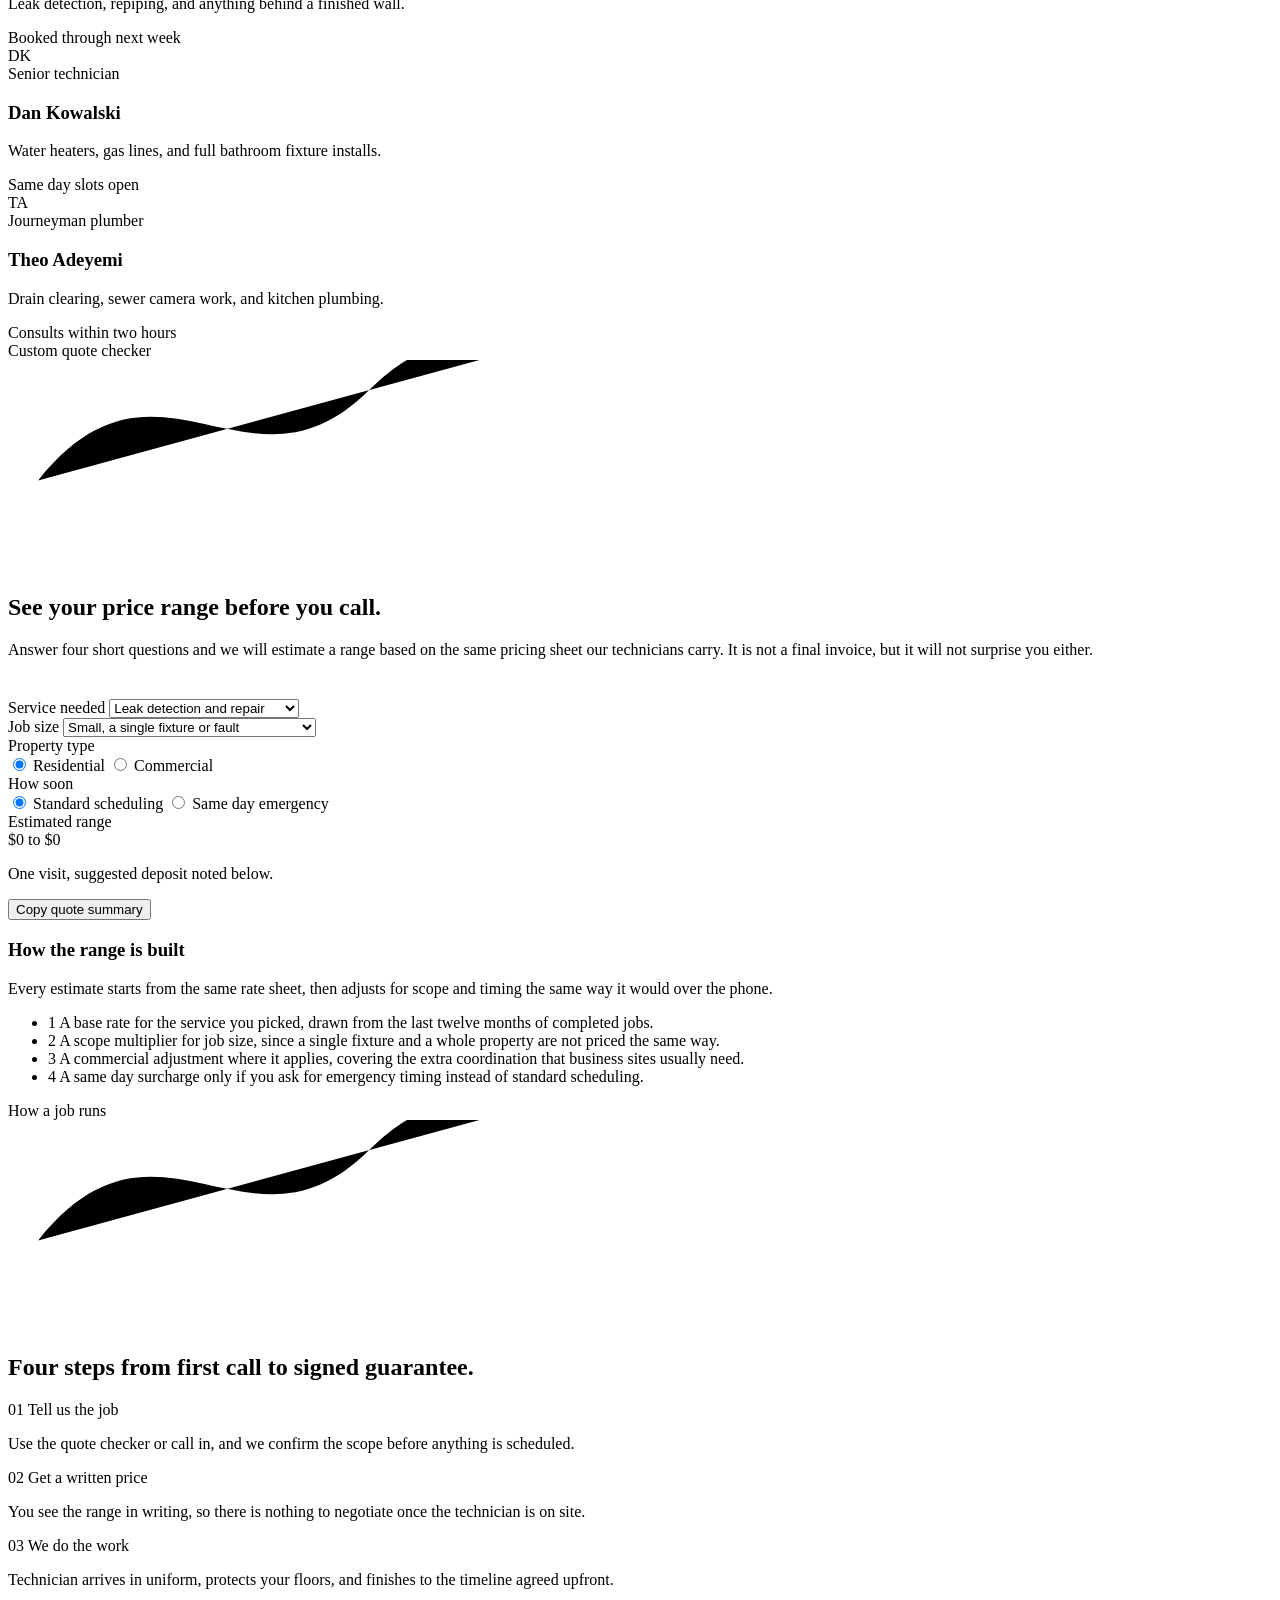
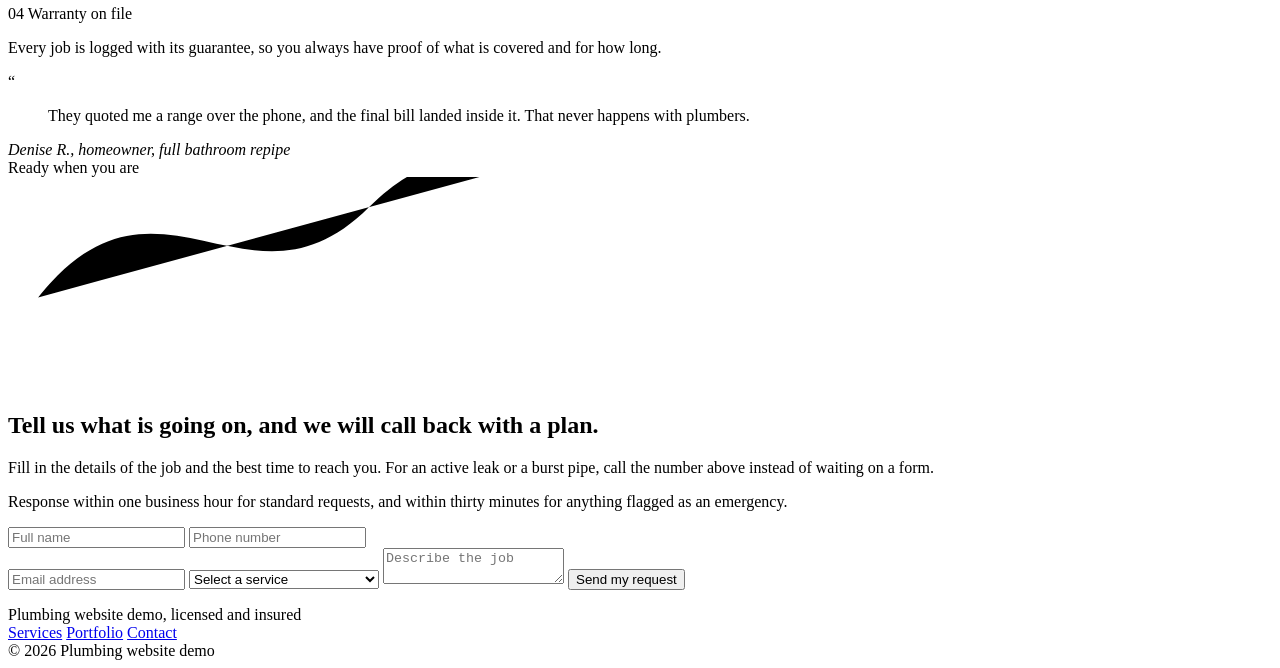
==== commit daa9ed0f: "Add files via upload" ====
--- a/index.html
+++ b/index.html
@@ -44,35 +44,86 @@
 </div>
 
 <header class="hero">
-  <div class="hero-bg" style="background-image: url('https://images.unsplash.com/photo-1503789146722-cf137a3c0fea?w=1800&q=70&auto=format&fit=crop');" id="heroBg"></div>
-  <div class="container hero-content">
-    <span class="hero-eyebrow">Licensed and insured, serving the whole metro area</span>
-    <h1 class="reveal">Plumbing done right, priced honestly, <span>guaranteed in writing.</span></h1>
-    <p class="lede reveal">Leak repair, drain clearing, water heater installs, and full repiping from technicians who show up on time and explain the price before they touch a wrench.</p>
-    <div class="hero-actions reveal">
-      <a href="#quote" class="btn btn--primary">Check your price range</a>
-      <a href="portfolio.html" class="btn btn--ghost">View our work</a>
-    </div>
-    <div class="hero-stats reveal">
-      <div>
-        <span class="stat-num" data-count="4.9" data-decimal="1">0</span>
-        <span class="stat-label">Average rating</span>
-      </div>
-      <div>
-        <span class="stat-num" data-count="3200" data-suffix="+">0</span>
-        <span class="stat-label">Jobs completed</span>
-      </div>
-      <div>
-        <span class="stat-num" data-count="12" data-suffix=" yrs">0</span>
-        <span class="stat-label">In service</span>
-      </div>
-      <div>
-        <span class="stat-num" data-count="45" data-suffix=" min">0</span>
-        <span class="stat-label">Emergency response</span>
+  <div class="container hero-grid">
+    <div class="hero-content">
+      <span class="hero-eyebrow">Licensed and insured, serving the whole metro area</span>
+      <h1 class="reveal">Plumbing done right, priced honestly, <span>guaranteed in writing.</span></h1>
+      <p class="lede reveal">Leak repair, drain clearing, water heater installs, and full repiping from technicians who show up on time and explain the price before they touch a wrench.</p>
+      <div class="hero-actions reveal">
+        <a href="#quote" class="btn btn--primary">Check your price range</a>
+        <a href="portfolio.html" class="btn btn--ghost">View our work</a>
+      </div>
+    </div>
+
+    <div class="hero-photo-wrap reveal">
+      <div class="hero-photo">
+        <img src="https://images.unsplash.com/photo-1676210133055-eab6ef033ce3?w=1000&q=70&auto=format&fit=crop" alt="Plumbing technician repairing a pipe under a cabinet" loading="lazy" />
+      </div>
+      <div class="floating-badge floating-badge--rating">
+        <span class="floating-badge-icon" aria-hidden="true">
+          <svg width="18" height="18" viewBox="0 0 24 24" fill="none"><path d="M12 3l2.6 5.6 6.1.7-4.5 4.2 1.2 6-5.4-3-5.4 3 1.2-6-4.5-4.2 6.1-.7Z" stroke="currentColor" stroke-width="1.6" stroke-linejoin="round"/></svg>
+        </span>
+        <span>
+          <strong>4.9 out of 5</strong>
+          <small>from 300+ homeowners</small>
+        </span>
+      </div>
+    </div>
+  </div>
+
+  <div class="container">
+    <div class="hero-feature-row reveal-stagger">
+      <div class="hero-feature-card reveal" style="--stagger-index: 0">
+        <span class="hero-feature-icon" aria-hidden="true">
+          <svg width="20" height="20" viewBox="0 0 24 24" fill="none"><path d="M12 2v6M9 8l3-3 3 3M6 12a6 6 0 0 0 12 0c0-2-1-4-2-5" stroke="currentColor" stroke-width="1.8" stroke-linecap="round" stroke-linejoin="round"/></svg>
+        </span>
+        <div>
+          <h4>Leak detection</h4>
+          <p>Found and confirmed before we open a wall</p>
+        </div>
+      </div>
+      <div class="hero-feature-card reveal" style="--stagger-index: 1">
+        <span class="hero-feature-icon" aria-hidden="true">
+          <svg width="20" height="20" viewBox="0 0 24 24" fill="none"><path d="M13 2 4 14h6l-1 8 9-12h-6l1-8Z" stroke="currentColor" stroke-width="1.8" stroke-linejoin="round"/></svg>
+        </span>
+        <div>
+          <h4>Same day service</h4>
+          <p>Dispatched within 45 minutes of your call</p>
+        </div>
+      </div>
+      <div class="hero-feature-card reveal" style="--stagger-index: 2">
+        <span class="hero-feature-icon" aria-hidden="true">
+          <svg width="20" height="20" viewBox="0 0 24 24" fill="none"><path d="M4 20l4-4M4 20v-4h4M20 4l-4 4M20 4h-4v4" stroke="currentColor" stroke-width="1.8" stroke-linecap="round" stroke-linejoin="round"/><rect x="9" y="9" width="6" height="6" rx="1" stroke="currentColor" stroke-width="1.8"/></svg>
+        </span>
+        <div>
+          <h4>Clean installs</h4>
+          <p>Fixtures set, sealed, and tested before we leave</p>
+        </div>
       </div>
     </div>
   </div>
 </header>
+
+<section class="stats-bar">
+  <div class="container stats-bar-grid reveal-stagger">
+    <div class="reveal" style="--stagger-index: 0">
+      <span class="stat-num" data-count="4.9" data-decimal="1">0</span>
+      <span class="stat-label">Average rating</span>
+    </div>
+    <div class="reveal" style="--stagger-index: 1">
+      <span class="stat-num" data-count="3200" data-suffix="+">0</span>
+      <span class="stat-label">Jobs completed</span>
+    </div>
+    <div class="reveal" style="--stagger-index: 2">
+      <span class="stat-num" data-count="12" data-suffix=" yrs">0</span>
+      <span class="stat-label">In service</span>
+    </div>
+    <div class="reveal" style="--stagger-index: 3">
+      <span class="stat-num" data-count="45" data-suffix=" min">0</span>
+      <span class="stat-label">Emergency response</span>
+    </div>
+  </div>
+</section>
 
 <section class="section" id="services">
   <div class="container">
@@ -126,7 +177,7 @@
         <p>Sinks, tubs, showers, and fixtures set and sealed as part of a remodel, coordinated with your contractor or handled start to finish.</p>
       </div>
 
-      <div class="service-card reveal" style="--stagger-index: 5">
+      <div class="service-card service-card--solid reveal" style="--stagger-index: 5">
         <div class="service-icon" aria-hidden="true">
           <svg width="22" height="22" viewBox="0 0 24 24" fill="none"><path d="M13 2 4 14h6l-1 8 9-12h-6l1-8Z" stroke="currentColor" stroke-width="1.8" stroke-linejoin="round"/></svg>
         </div>
@@ -171,8 +222,20 @@
         </li>
       </ul>
     </div>
-    <div class="split-media reveal">
-      <img src="https://images.unsplash.com/photo-1722411487131-23bb3ac91df3?w=900&q=70&auto=format&fit=crop" alt="Copper plumbing pipe installed along a wall" loading="lazy" />
+    <div class="circle-photo-wrap reveal">
+      <span class="circle-photo-ring" aria-hidden="true"></span>
+      <div class="circle-photo">
+        <img src="https://images.unsplash.com/photo-1676210134190-3f2c0d5cf58d?w=800&q=70&auto=format&fit=crop" alt="Plumbing technician servicing a water heater" loading="lazy" />
+      </div>
+      <div class="floating-badge floating-badge--experience">
+        <span class="floating-badge-icon" aria-hidden="true">
+          <svg width="18" height="18" viewBox="0 0 24 24" fill="none"><path d="M5 12l5 5 9-11" stroke="currentColor" stroke-width="2.2" stroke-linecap="round" stroke-linejoin="round"/></svg>
+        </span>
+        <span>
+          <strong>2 year guarantee</strong>
+          <small>on every job we finish</small>
+        </span>
+      </div>
     </div>
   </div>
 </section>
